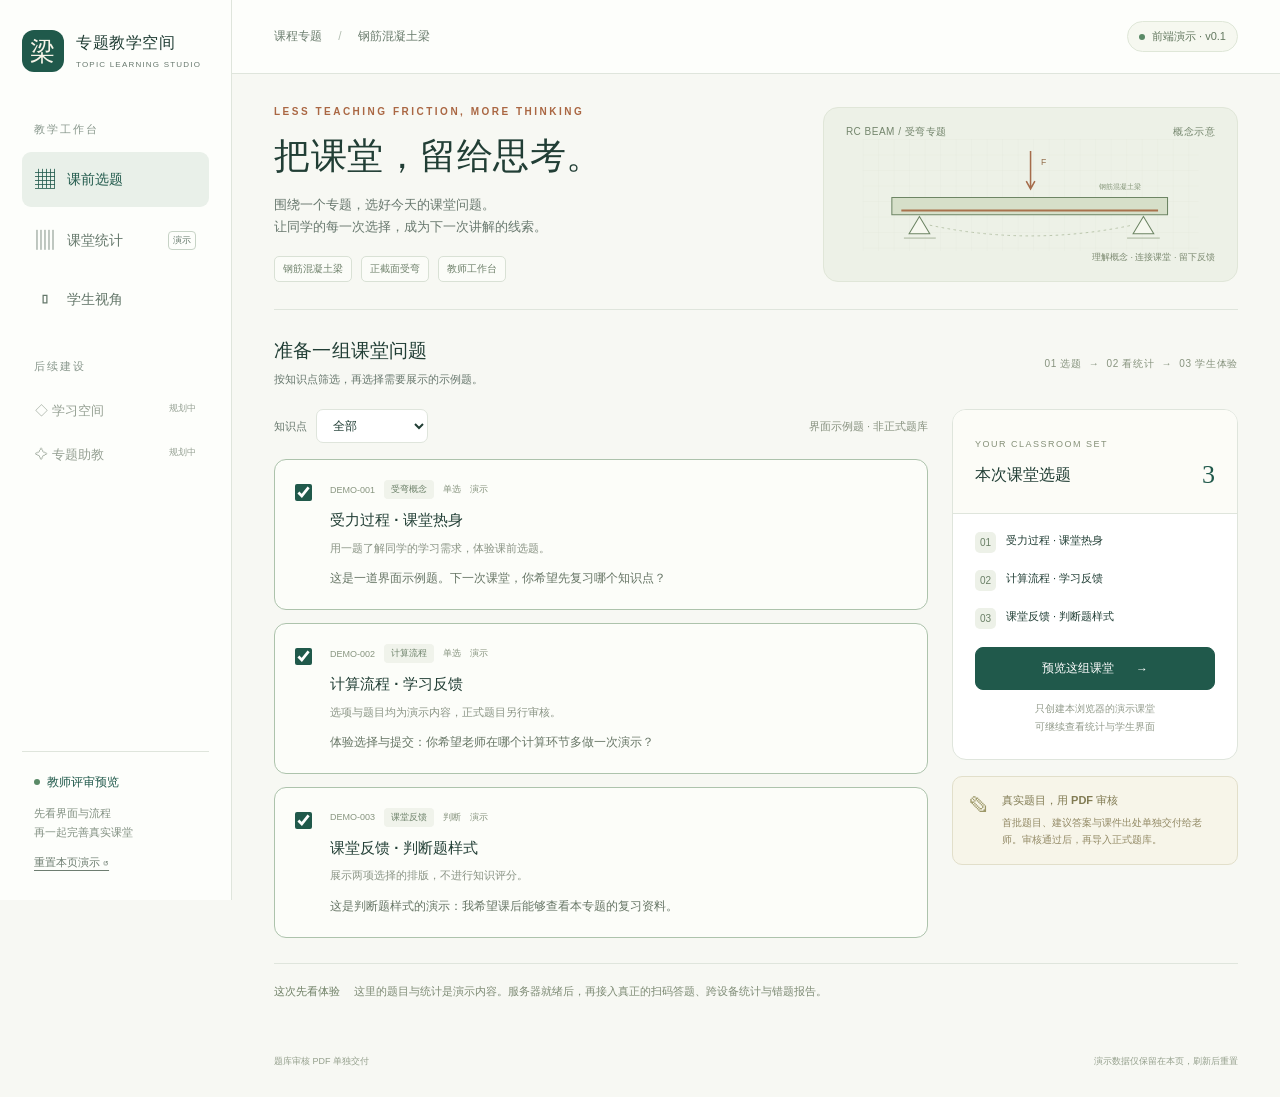
==== index.html @ 8ebf9d3b "feat: publish teacher interface demonstration assets" ====
<!doctype html>
<html lang="zh-CN">
  <head>
    <meta charset="utf-8" />
    <meta name="viewport" content="width=device-width, initial-scale=1" />
    <meta name="theme-color" content="#20594b" />
    <meta
      name="description"
      content="专题教学平台前端演示：教师选题、课堂统计与学生答题。所有线上题目和统计均为演示。"
    />
    <title>专题教学空间 · 前端演示</title>
    <link rel="icon" href="./favicon.svg" type="image/svg+xml" />
    <link rel="stylesheet" href="./styles.css" />
    <script type="module" src="./app.mjs"></script>
  </head>
  <body>
    <a class="skip-link" href="#workspace">跳到主要内容</a>
    <aside class="sidebar">
      <a class="brand" href="./" aria-label="专题教学空间首页">
        <span class="brand-mark" aria-hidden="true">梁</span>
        <span>专题教学空间<small>TOPIC LEARNING STUDIO</small></span>
      </a>
      <div class="sidebar-label">教学工作台</div>
      <nav class="primary-nav" aria-label="主要导航">
        <button type="button" data-view="prepare">
          <span aria-hidden="true">▦</span>课前选题
        </button>
        <button type="button" data-view="stats">
          <span aria-hidden="true">▥</span>课堂统计<span class="nav-note"
            >演示</span
          >
        </button>
        <button type="button" data-view="student">
          <span aria-hidden="true">▯</span>学生视角
        </button>
      </nav>
      <div class="sidebar-label future-label">后续建设</div>
      <div class="future-nav"><span>◇ 学习空间</span><small>规划中</small></div>
      <div class="future-nav"><span>✧ 专题助教</span><small>规划中</small></div>
      <div class="sidebar-bottom">
        <span class="status-dot" aria-hidden="true"></span>教师评审预览
        <p>先看界面与流程<br />再一起完善真实课堂</p>
        <button type="button" id="reset-demo">重置本页演示 ↺</button>
      </div>
    </aside>
    <div class="app-shell">
      <header class="topbar">
        <span class="breadcrumb">课程专题 <span>/</span> 钢筋混凝土梁</span>
        <span class="demo-badge"
          ><span class="status-dot" aria-hidden="true"></span>前端演示 ·
          v0.1</span
        >
      </header>
      <main id="workspace" tabindex="-1"></main>
      <footer class="page-footer">
        <span>题库审核 PDF 单独交付</span
        ><span>演示数据仅保留在本页，刷新后重置</span>
      </footer>
    </div>
    <div id="notice" class="toast" role="status" aria-live="polite"></div>
    <noscript
      ><p class="noscript">
        请启用 JavaScript 体验界面操作。线上没有真实课堂或学生数据。
      </p></noscript
    >
  </body>
</html>
---- styles.css ----
:root {
  --ink: #213e35;
  --muted: #68786e;
  --green: #20594b;
  --green-light: #e9f0e9;
  --paper: #f7f8f3;
  --line: #dfe5dc;
  --rust: #aa6743;
  --white: #fff;
  --radius: 16px;
  font-family:
    -apple-system, BlinkMacSystemFont, "PingFang SC", "Microsoft YaHei",
    sans-serif;
  color: var(--ink);
  background: var(--paper);
  font-synthesis: none;
}
* {
  box-sizing: border-box;
}
body {
  margin: 0;
}
button,
input,
select {
  font: inherit;
}
button,
a,
select,
input {
  -webkit-tap-highlight-color: transparent;
}
button {
  cursor: pointer;
}
button:disabled {
  cursor: not-allowed;
  opacity: 0.5;
}
button:focus-visible,
a:focus-visible,
select:focus-visible,
input:focus-visible {
  outline: 3px solid #b97747;
  outline-offset: 4px;
}
a {
  color: inherit;
  text-decoration: none;
}
button {
  color: inherit;
}
small {
  font-size: 11px;
}
p {
  line-height: 1.75;
}
h1,
h2,
h3,
p {
  margin-top: 0;
}
h1 {
  font-family: "Songti SC", "Noto Serif CJK SC", serif;
  font-size: 36px;
  font-weight: 600;
  letter-spacing: 0.5px;
  line-height: 1.35;
  margin-bottom: 13px;
}
h2 {
  font-size: 20px;
  letter-spacing: 0.2px;
}
h3 {
  font-size: 16px;
}
svg {
  display: block;
}
button {
  border: 0;
  background: none;
}
.skip-link {
  position: fixed;
  top: -70px;
  left: 15px;
  background: var(--green);
  color: white;
  padding: 12px;
  z-index: 20;
}
.skip-link:focus {
  top: 10px;
}
.sidebar {
  width: 232px;
  position: fixed;
  inset: 0 auto 0 0;
  background: #fdfefb;
  border-right: 1px solid var(--line);
  padding: 30px 22px;
  display: flex;
  flex-direction: column;
  z-index: 2;
}
.brand {
  display: flex;
  gap: 12px;
  align-items: center;
  font-size: 16px;
  font-weight: 650;
  letter-spacing: 0.5px;
  margin-bottom: 50px;
}
.brand small {
  display: block;
  font-size: 8px;
  letter-spacing: 1.2px;
  font-weight: 400;
  color: var(--muted);
  margin-top: 6px;
}
.brand-mark {
  height: 42px;
  width: 42px;
  display: grid;
  place-items: center;
  border-radius: 12px;
  background: var(--green);
  color: #f8f4e8;
  font-family: "Songti SC", serif;
  font-size: 25px;
}
.sidebar-label {
  font-size: 11px;
  letter-spacing: 2px;
  color: #88978c;
  margin: 0 12px 15px;
}
.primary-nav {
  display: grid;
  gap: 6px;
}
.primary-nav button {
  display: flex;
  align-items: center;
  gap: 12px;
  padding: 14px 13px;
  text-align: left;
  border-radius: 9px;
  color: #65786b;
  font-size: 14px;
}
.primary-nav button > span:first-child {
  font-size: 20px;
  width: 20px;
  text-align: center;
}
.primary-nav button:hover {
  background: #f0f3ec;
}
.primary-nav button[aria-current="page"] {
  background: var(--green-light);
  color: var(--green);
  font-weight: 600;
}
.nav-note {
  margin-left: auto;
  font-size: 9px;
  border: 1px solid #c7d3c6;
  border-radius: 4px;
  padding: 2px 4px;
  font-weight: 400;
}
.future-label {
  margin-top: 34px;
}
.future-nav {
  display: flex;
  justify-content: space-between;
  font-size: 13px;
  color: #95a093;
  padding: 13px;
}
.future-nav small {
  font-size: 9px;
}
.sidebar-bottom {
  margin-top: auto;
  border-top: 1px solid var(--line);
  padding: 22px 12px 0;
  font-size: 12px;
  color: var(--green);
}
.status-dot {
  display: inline-block;
  width: 6px;
  height: 6px;
  background: #5a8a67;
  border-radius: 50%;
  margin-right: 7px;
  vertical-align: middle;
}
.sidebar-bottom p {
  color: #829082;
  font-size: 11px;
  margin: 13px 0;
}
.sidebar-bottom button {
  padding: 0;
  color: #6d7d70;
  font-size: 11px;
  text-decoration: underline;
  text-underline-offset: 4px;
}
.app-shell {
  margin-left: 232px;
}
.topbar {
  height: 74px;
  border-bottom: 1px solid var(--line);
  display: flex;
  align-items: center;
  justify-content: space-between;
  padding: 0 42px;
  background: #fdfefb;
}
.breadcrumb {
  font-size: 12px;
  color: #6b7d6e;
}
.breadcrumb span {
  margin: 0 13px;
  color: #b4bfb3;
}
.demo-badge {
  font-size: 11px;
  color: #647960;
  white-space: nowrap;
  border: 1px solid #dfe7d8;
  border-radius: 30px;
  padding: 7px 11px;
  background: #f6f8f0;
}
main {
  max-width: 1470px;
  padding: 32px 42px 20px;
  margin: auto;
}
.eyebrow {
  color: var(--rust);
  font-size: 10px;
  font-weight: 600;
  letter-spacing: 2.5px;
  margin-bottom: 15px;
}
.hero {
  display: grid;
  grid-template-columns: 1.25fr 1fr;
  border-bottom: 1px solid var(--line);
  padding-bottom: 27px;
  gap: 30px;
  align-items: center;
}
.hero p {
  font-size: 13px;
  color: var(--muted);
  max-width: 470px;
  margin-bottom: 17px;
}
.hero-tags {
  display: flex;
  gap: 9px;
  flex-wrap: wrap;
}
.tag {
  font-size: 10px;
  border: 1px solid #d9e1d5;
  border-radius: 5px;
  padding: 5px 8px;
  color: #71836d;
  background: #fbfcf8;
}
.beam-panel {
  background: #edf1e7;
  border: 1px solid #e0e6d8;
  border-radius: 15px;
  position: relative;
  min-height: 168px;
  padding: 17px 22px;
  overflow: hidden;
}
.beam-title {
  display: flex;
  justify-content: space-between;
  font-size: 10px;
  color: #74866d;
  letter-spacing: 0.5px;
}
.beam-panel svg {
  width: 100%;
  height: 112px;
}
.beam-foot {
  font-size: 9px;
  color: #7c8a71;
  text-align: right;
}
.section-heading {
  display: flex;
  align-items: center;
  justify-content: space-between;
  margin: 28px 0 20px;
  gap: 15px;
}
.section-heading h2 {
  margin: 0;
  font-size: 19px;
}
.section-heading p {
  font-size: 11px;
  color: var(--muted);
  margin: 6px 0 0;
}
.step-note {
  font-size: 10px;
  letter-spacing: 0.7px;
  color: #88947f;
}
.prepare-layout {
  display: grid;
  grid-template-columns: minmax(0, 1fr) 286px;
  gap: 24px;
  align-items: start;
}
.filter-row {
  display: flex;
  align-items: center;
  justify-content: space-between;
  gap: 12px;
  margin-bottom: 16px;
}
.filter-row label {
  font-size: 11px;
  color: var(--muted);
}
select {
  margin-left: 9px;
  padding: 8px 30px 8px 12px;
  background: #fff;
  border: 1px solid var(--line);
  border-radius: 7px;
  font-size: 12px;
  color: var(--ink);
  max-width: 100%;
}
.filter-row > span {
  font-size: 11px;
  color: #87917f;
}
.question-list {
  display: grid;
  gap: 13px;
}
.question-card {
  display: grid;
  grid-template-columns: 22px 1fr;
  gap: 13px;
  padding: 20px;
  border: 1px solid var(--line);
  background: white;
  border-radius: 12px;
  transition: border-color 0.15s;
}
.question-card:has(input:checked) {
  border-color: #adc3ac;
  background: #fcfdf9;
}
.question-card input {
  margin: 4px 0 0;
  width: 17px;
  height: 17px;
  accent-color: var(--green);
  cursor: pointer;
}
.question-meta {
  display: flex;
  align-items: center;
  gap: 9px;
  font-size: 9px;
  color: #87947f;
  margin-bottom: 10px;
}
.question-meta .pill {
  background: #f0f3eb;
  padding: 3px 7px;
  border-radius: 4px;
  color: #6c8169;
}
.question-card label {
  display: block;
  font-size: 15px;
  font-weight: 550;
  cursor: pointer;
  margin-bottom: 7px;
  line-height: 1.5;
}
.question-card p {
  font-size: 11px;
  color: #8a9485;
  margin: 0;
}
.question-card .question-stem {
  font-size: 12px;
  color: #667565;
  margin-top: 10px;
}
.selection-box {
  background: #fff;
  border: 1px solid var(--line);
  border-radius: 14px;
  overflow: hidden;
}
.selection-top {
  padding: 23px 22px;
  border-bottom: 1px solid var(--line);
  background: #fcfcf7;
}
.selection-top small {
  font-size: 9px;
  letter-spacing: 1.5px;
  color: #859078;
}
.selection-top h3 {
  margin: 9px 0 0;
  display: flex;
  justify-content: space-between;
  align-items: center;
}
.count-badge {
  color: var(--green);
  font-family: Georgia, serif;
  font-size: 26px;
  font-weight: 400;
}
.selected-items {
  list-style: none;
  padding: 18px 22px;
  margin: 0;
  display: grid;
  gap: 17px;
}
.selected-items li {
  display: flex;
  gap: 10px;
  font-size: 11px;
  align-items: start;
  line-height: 1.5;
}
.selected-items .number {
  background: #edf1e8;
  width: 21px;
  height: 21px;
  flex-shrink: 0;
  text-align: center;
  border-radius: 5px;
  line-height: 21px;
  color: #6b8067;
  font-size: 10px;
}
.selection-actions {
  padding: 0 22px 23px;
}
.primary-button {
  display: inline-flex;
  align-items: center;
  justify-content: center;
  gap: 22px;
  background: var(--green);
  color: white;
  border: 1px solid var(--green);
  border-radius: 8px;
  min-height: 43px;
  padding: 12px 18px;
  font-size: 12px;
  font-weight: 550;
}
.primary-button:hover {
  background: #174a3e;
}
.primary-button.full {
  width: 100%;
}
.secondary-button {
  border: 1px solid #c9d5c4;
  background: #fff;
  color: var(--green);
  border-radius: 8px;
  padding: 11px 15px;
  font-size: 12px;
  min-height: 41px;
}
.secondary-button:hover {
  background: #edf1e7;
}
.selection-actions p {
  font-size: 10px;
  color: #929b8b;
  text-align: center;
  margin: 10px 0 0;
  line-height: 1.8;
}
.review-note {
  display: flex;
  gap: 12px;
  border: 1px solid #e2dfca;
  background: #f7f5e9;
  border-radius: 10px;
  padding: 16px;
  margin-top: 16px;
}
.review-note > span {
  font-family: Georgia, serif;
  font-size: 21px;
  color: #9d9869;
}
.review-note h3 {
  font-size: 11px;
  margin-bottom: 6px;
  color: #817b53;
}
.review-note p {
  font-size: 10px;
  line-height: 1.7;
  color: #938a66;
  margin: 0;
}
.bottom-note {
  border-top: 1px solid var(--line);
  display: flex;
  gap: 14px;
  margin-top: 25px;
  padding: 18px 0;
  color: #7e8b75;
  font-size: 11px;
  line-height: 1.8;
}
.bottom-note strong {
  color: #6f8066;
  white-space: nowrap;
  font-weight: 500;
}
.page-footer {
  max-width: 1470px;
  margin: 0 auto;
  padding: 14px 42px 27px;
  display: flex;
  justify-content: space-between;
  font-size: 9px;
  color: #95a08d;
  gap: 12px;
  line-height: 1.8;
}
.page-heading {
  display: flex;
  align-items: center;
  justify-content: space-between;
  margin-bottom: 24px;
  gap: 20px;
}
.page-heading h1 {
  font-size: 32px;
}
.page-heading p {
  font-size: 12px;
  color: var(--muted);
  margin: 0;
}
.metric-grid {
  display: grid;
  grid-template-columns: repeat(3, 1fr);
  gap: 15px;
  margin: 20px 0;
}
.metric {
  border: 1px solid var(--line);
  background: #fff;
  padding: 24px;
  border-radius: 13px;
}
.metric-label {
  color: #85917b;
  font-size: 11px;
}
.metric-value {
  font-size: 36px;
  font-family: Georgia, serif;
  margin: 12px 0 8px;
  color: var(--green);
}
.metric-value small {
  font-family: inherit;
  font-size: 14px;
  margin-left: 9px;
  color: #87947e;
}
.metric p {
  font-size: 10px;
  color: #8a9582;
  margin: 0;
}
.inline-notice {
  background: #edf1e7;
  border: 1px solid #dce4d4;
  border-radius: 10px;
  padding: 13px 17px;
  font-size: 11px;
  color: #718168;
  line-height: 1.8;
}
.stats-list {
  display: grid;
  gap: 17px;
  margin-top: 20px;
}
.stats-card {
  background: #fff;
  border: 1px solid var(--line);
  padding: 24px;
  border-radius: 13px;
  display: grid;
  grid-template-columns: minmax(170px, 1fr) minmax(240px, 1.5fr);
  gap: 35px;
}
.stats-card h3 {
  font-size: 15px;
  margin: 10px 0;
}
.stats-card p {
  font-size: 11px;
  color: var(--muted);
  line-height: 1.7;
}
.stats-card small {
  color: #839178;
  font-size: 10px;
}
.bar-list {
  display: grid;
  gap: 11px;
}
.bar-row {
  display: grid;
  grid-template-columns: 130px 1fr 74px;
  gap: 11px;
  align-items: center;
  font-size: 10px;
}
.bar-label {
  overflow: hidden;
  text-overflow: ellipsis;
  white-space: nowrap;
  color: #65765e;
}
.bar-track {
  height: 9px;
  background: #f0f3eb;
  border-radius: 20px;
  overflow: hidden;
}
.bar-fill {
  height: 100%;
  background: #9bb495;
  border-radius: 20px;
}
.bar-row:nth-child(2) .bar-fill {
  background: var(--green);
}
.bar-value {
  font-size: 10px;
  color: #7e8c74;
  text-align: right;
}
.empty-state {
  text-align: center;
  border: 1px dashed #ced9c6;
  border-radius: 12px;
  background: #fbfcf7;
  padding: 35px;
  color: #7b8a72;
  font-size: 13px;
  line-height: 1.8;
}
.empty-state p {
  font-size: 11px;
  margin: 9px 0 0;
}
.student-layout {
  display: grid;
  grid-template-columns: minmax(300px, 580px) 1fr;
  gap: 32px;
  align-items: start;
}
.student-sheet {
  background: #fff;
  border: 1px solid var(--line);
  border-radius: 17px;
  overflow: hidden;
}
.student-sheet-header {
  background: var(--green);
  color: #fff;
  padding: 25px 28px;
}
.student-sheet-header small {
  color: #bed2bd;
  font-size: 9px;
  letter-spacing: 2px;
}
.student-sheet-header h2 {
  font-size: 23px;
  margin: 12px 0 7px;
  font-family: "Songti SC", serif;
}
.student-sheet-header p {
  color: #bed2bd;
  font-size: 11px;
  margin: 0;
}
.student-form {
  padding: 25px 28px;
}
.student-form fieldset {
  padding: 0;
  border: 0;
  margin: 0 0 27px;
  min-width: 0;
}
.student-form legend {
  font-size: 14px;
  font-weight: 550;
  line-height: 1.8;
  margin-bottom: 15px;
}
.answer-option {
  display: flex;
  align-items: center;
  gap: 11px;
  border: 1px solid var(--line);
  padding: 13px 14px;
  border-radius: 8px;
  margin-top: 9px;
  cursor: pointer;
  font-size: 12px;
}
.answer-option:has(input:checked) {
  background: #edf3e9;
  border-color: #a6c0a0;
}
.answer-option input {
  accent-color: var(--green);
  width: 16px;
  height: 16px;
  flex-shrink: 0;
}
.student-notes {
  padding: 25px 10px;
}
.student-notes h2 {
  font-size: 19px;
  font-family: "Songti SC", serif;
}
.student-notes ol {
  padding: 0;
  list-style: none;
  counter-reset: steps;
}
.student-notes li {
  font-size: 12px;
  line-height: 1.7;
  border-bottom: 1px solid var(--line);
  padding: 17px 0;
  color: #728169;
}
.student-notes li::before {
  counter-increment: steps;
  content: "0" counter(steps);
  font-family: Georgia, serif;
  color: #a7b29a;
  font-size: 21px;
  display: block;
  margin-bottom: 4px;
}
.success-box {
  text-align: center;
  padding: 40px 12px;
}
.success-icon {
  margin: 0 auto 23px;
  display: grid;
  place-items: center;
  border-radius: 50%;
  width: 58px;
  height: 58px;
  background: #edf3e8;
  color: var(--green);
  font-size: 27px;
}
.success-box h3 {
  font-size: 19px;
}
.success-box p {
  font-size: 12px;
  color: #7e8b73;
}
.success-box button {
  margin-top: 15px;
}
.form-error {
  font-size: 11px;
  color: #9f593d;
  min-height: 20px;
  line-height: 1.8;
  margin: 0 0 10px;
}
.toast {
  position: fixed;
  bottom: 24px;
  left: 50%;
  transform: translateX(-50%);
  max-width: min(90vw, 520px);
  padding: 13px 20px;
  background: #254e40;
  color: white;
  border-radius: 9px;
  font-size: 12px;
  z-index: 10;
  box-shadow: 0 10px 35px #20342620;
  display: none;
  line-height: 1.8;
}
.toast.show {
  display: block;
}
.noscript {
  padding: 30px;
  margin-left: 232px;
}
@media (min-width: 1600px) {
  main {
    padding-top: 46px;
  }
  .hero {
    padding-bottom: 35px;
  }
  .question-card {
    padding: 25px;
  }
  .beam-panel {
    min-height: 195px;
  }
  .beam-panel svg {
    height: 135px;
  }
}
@media (max-width: 1150px) {
  .sidebar {
    width: 200px;
    padding: 28px 15px;
  }
  .brand {
    font-size: 14px;
    gap: 9px;
  }
  .brand-mark {
    width: 35px;
    height: 37px;
  }
  .app-shell {
    margin-left: 200px;
  }
  .topbar {
    padding: 0 27px;
  }
  main {
    padding: 28px 27px 16px;
  }
  .prepare-layout {
    grid-template-columns: minmax(0, 1fr) 255px;
    gap: 18px;
  }
  .hero {
    gap: 20px;
  }
  h1 {
    font-size: 30px;
  }
  .page-footer {
    padding-left: 27px;
    padding-right: 27px;
  }
  .bar-row {
    grid-template-columns: 105px 1fr 68px;
  }
  .stats-card {
    gap: 20px;
  }
}
@media (max-width: 900px) {
  .sidebar {
    width: 170px;
    padding: 22px 12px;
  }
  .brand {
    font-size: 12px;
    gap: 7px;
  }
  .brand small {
    font-size: 6px;
    letter-spacing: 0.8px;
  }
  .brand-mark {
    width: 30px;
    height: 34px;
    font-size: 21px;
  }
  .app-shell {
    margin-left: 170px;
  }
  .primary-nav button {
    font-size: 12px;
    padding: 12px 8px;
    gap: 8px;
  }
  .sidebar-label {
    margin-left: 8px;
  }
  .future-nav {
    font-size: 11px;
    padding: 12px 8px;
  }
  .topbar {
    padding: 0 22px;
  }
  .breadcrumb {
    font-size: 10px;
  }
  .breadcrumb span {
    margin: 0 7px;
  }
  main {
    padding: 26px 22px 16px;
  }
  .hero {
    grid-template-columns: 1fr;
  }
  .beam-panel {
    display: none;
  }
  .prepare-layout {
    grid-template-columns: 1fr;
  }
  .selection-column {
    display: grid;
    grid-template-columns: 1fr 1fr;
    gap: 15px;
  }
  .review-note {
    margin: 0;
    align-self: start;
  }
  .stats-card {
    grid-template-columns: 1fr;
    gap: 10px;
  }
  .student-layout {
    grid-template-columns: 1fr;
  }
  .student-notes {
    padding: 0;
  }
  .student-notes ol {
    display: grid;
    grid-template-columns: repeat(3, 1fr);
    gap: 15px;
  }
  .metric {
    padding: 18px;
  }
  .page-heading {
    align-items: start;
  }
  .page-heading h1 {
    font-size: 27px;
  }
}
@media (max-width: 600px) {
  .sidebar {
    position: static;
    width: 100%;
    padding: 17px 18px 0;
    border-right: 0;
    border-bottom: 1px solid var(--line);
    display: block;
  }
  .brand {
    margin-bottom: 16px;
    font-size: 15px;
  }
  .brand small {
    font-size: 7px;
    letter-spacing: 1px;
  }
  .brand-mark {
    width: 35px;
    height: 36px;
  }
  .sidebar-label,
  .future-nav,
  .future-label,
  .sidebar-bottom {
    display: none;
  }
  .primary-nav {
    display: flex;
    gap: 8px;
    padding-bottom: 12px;
  }
  .primary-nav button {
    justify-content: center;
    flex: 1;
    padding: 10px 5px;
    font-size: 11px;
    gap: 6px;
  }
  .primary-nav button > span:first-child {
    font-size: 17px;
    width: 17px;
  }
  .nav-note {
    display: none;
  }
  .app-shell {
    margin-left: 0;
  }
  .topbar {
    padding: 0 18px;
    height: 53px;
  }
  .breadcrumb {
    font-size: 10px;
  }
  .demo-badge {
    font-size: 9px;
    padding: 6px 8px;
  }
  main {
    padding: 25px 18px 10px;
  }
  .eyebrow {
    font-size: 9px;
    letter-spacing: 2px;
    margin-bottom: 11px;
  }
  h1 {
    font-size: 29px;
  }
  .hero {
    padding-bottom: 22px;
    gap: 0;
  }
  .hero p {
    font-size: 12px;
  }
  .tag {
    font-size: 9px;
    padding: 4px 7px;
  }
  .section-heading {
    margin-top: 22px;
    margin-bottom: 17px;
  }
  .section-heading h2 {
    font-size: 17px;
  }
  .step-note {
    display: none;
  }
  .filter-row {
    gap: 5px;
  }
  .filter-row label {
    font-size: 10px;
  }
  select {
    font-size: 11px;
    margin-left: 5px;
    padding: 9px 20px 9px 8px;
  }
  .filter-row > span {
    font-size: 9px;
  }
  .question-card {
    padding: 17px 15px;
    gap: 10px;
  }
  .question-card label {
    font-size: 14px;
  }
  .question-card .question-stem {
    font-size: 11px;
  }
  .question-card p {
    font-size: 10px;
  }
  .question-meta {
    font-size: 8px;
    gap: 6px;
  }
  .selection-column {
    grid-template-columns: 1fr;
  }
  .selection-top {
    padding: 20px;
  }
  .selected-items {
    padding: 15px 20px;
    gap: 13px;
  }
  .selection-actions {
    padding: 0 20px 20px;
  }
  .review-note {
    padding: 13px;
  }
  .bottom-note {
    gap: 10px;
    font-size: 10px;
    align-items: start;
  }
  .page-footer {
    padding: 12px 18px 22px;
    display: block;
    font-size: 9px;
  }
  .page-footer span {
    display: block;
  }
  .page-heading {
    display: block;
  }
  .page-heading .secondary-button {
    margin-top: 16px;
  }
  .page-heading h1 {
    font-size: 29px;
  }
  .metric-grid {
    gap: 8px;
  }
  .metric {
    padding: 14px 10px;
  }
  .metric-label {
    font-size: 10px;
  }
  .metric-value {
    font-size: 28px;
    margin-top: 13px;
  }
  .metric-value small {
    font-size: 11px;
    margin-left: 4px;
  }
  .metric p {
    font-size: 9px;
  }
  .stats-card {
    padding: 18px;
  }
  .bar-row {
    grid-template-columns: 98px 1fr 66px;
    gap: 7px;
  }
  .inline-notice {
    font-size: 10px;
    padding: 12px 14px;
  }
  .student-sheet-header {
    padding: 23px;
  }
  .student-form {
    padding: 23px 20px;
  }
  .student-form legend {
    font-size: 13px;
  }
  .student-notes ol {
    display: block;
  }
  .student-notes li {
    padding: 13px 0;
    font-size: 11px;
  }
  .student-notes h2 {
    font-size: 17px;
  }
  .noscript {
    margin: 0;
  }
}
@media (prefers-reduced-motion: reduce) {
  * {
    transition: none !important;
    scroll-behavior: auto !important;
  }
}
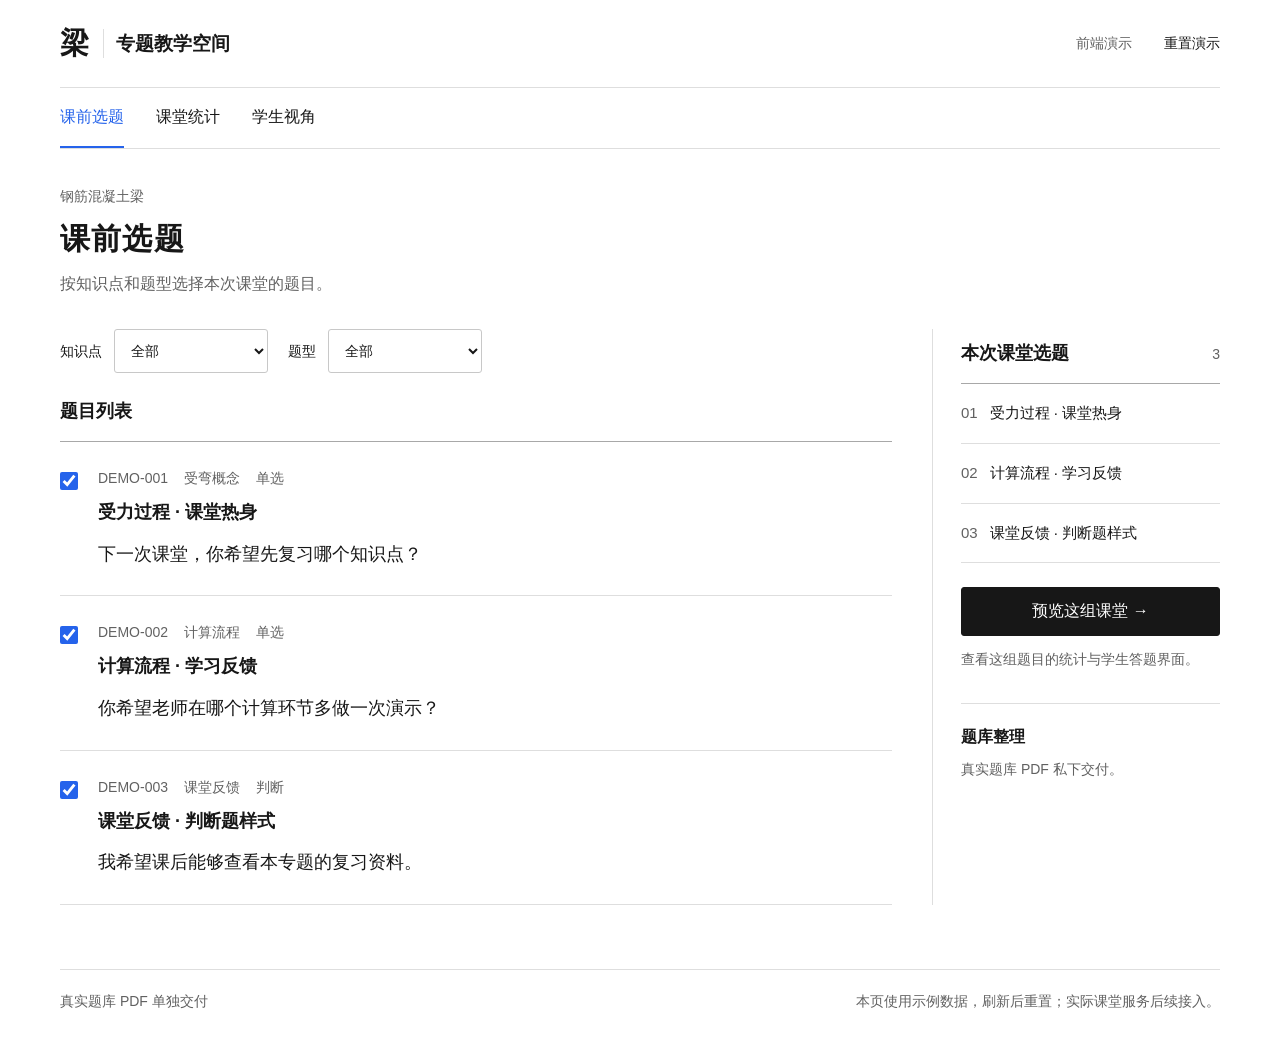
==== commit c01a196d: "feat(preview): publish selected monochrome teacher workbench" ====
--- a/index.html
+++ b/index.html
@@ -3,65 +3,36 @@
   <head>
     <meta charset="utf-8" />
     <meta name="viewport" content="width=device-width, initial-scale=1" />
-    <meta name="theme-color" content="#20594b" />
-    <meta
-      name="description"
-      content="专题教学平台前端演示：教师选题、课堂统计与学生答题。所有线上题目和统计均为演示。"
-    />
-    <title>专题教学空间 · 前端演示</title>
+    <meta name="theme-color" content="#ffffff" />
+    <meta name="description" content="教师选题、课堂统计与学生答题的前端演示。" />
+    <title>教师工作台 · 钢筋混凝土梁</title>
     <link rel="icon" href="./favicon.svg" type="image/svg+xml" />
     <link rel="stylesheet" href="./styles.css" />
     <script type="module" src="./app.mjs"></script>
   </head>
   <body>
     <a class="skip-link" href="#workspace">跳到主要内容</a>
-    <aside class="sidebar">
-      <a class="brand" href="./" aria-label="专题教学空间首页">
-        <span class="brand-mark" aria-hidden="true">梁</span>
-        <span>专题教学空间<small>TOPIC LEARNING STUDIO</small></span>
-      </a>
-      <div class="sidebar-label">教学工作台</div>
-      <nav class="primary-nav" aria-label="主要导航">
-        <button type="button" data-view="prepare">
-          <span aria-hidden="true">▦</span>课前选题
-        </button>
-        <button type="button" data-view="stats">
-          <span aria-hidden="true">▥</span>课堂统计<span class="nav-note"
-            >演示</span
-          >
-        </button>
-        <button type="button" data-view="student">
-          <span aria-hidden="true">▯</span>学生视角
-        </button>
-      </nav>
-      <div class="sidebar-label future-label">后续建设</div>
-      <div class="future-nav"><span>◇ 学习空间</span><small>规划中</small></div>
-      <div class="future-nav"><span>✧ 专题助教</span><small>规划中</small></div>
-      <div class="sidebar-bottom">
-        <span class="status-dot" aria-hidden="true"></span>教师评审预览
-        <p>先看界面与流程<br />再一起完善真实课堂</p>
-        <button type="button" id="reset-demo">重置本页演示 ↺</button>
-      </div>
-    </aside>
     <div class="app-shell">
       <header class="topbar">
-        <span class="breadcrumb">课程专题 <span>/</span> 钢筋混凝土梁</span>
-        <span class="demo-badge"
-          ><span class="status-dot" aria-hidden="true"></span>前端演示 ·
-          v0.1</span
-        >
+        <a class="brand" href="./">
+          <span class="brand-mark" aria-hidden="true">梁</span>
+          <span>专题教学空间</span>
+        </a>
+        <span class="demo-badge">前端演示</span>
+        <button type="button" id="reset-demo">重置演示</button>
       </header>
+      <nav class="primary-nav" aria-label="主要导航">
+        <button type="button" data-view="prepare">课前选题</button>
+        <button type="button" data-view="stats">课堂统计</button>
+        <button type="button" data-view="student">学生视角</button>
+      </nav>
       <main id="workspace" tabindex="-1"></main>
       <footer class="page-footer">
-        <span>题库审核 PDF 单独交付</span
-        ><span>演示数据仅保留在本页，刷新后重置</span>
+        <span>真实题库 PDF 单独交付</span>
+        <span>本页使用示例数据，刷新后重置；实际课堂服务后续接入。</span>
       </footer>
     </div>
     <div id="notice" class="toast" role="status" aria-live="polite"></div>
-    <noscript
-      ><p class="noscript">
-        请启用 JavaScript 体验界面操作。线上没有真实课堂或学生数据。
-      </p></noscript
-    >
+    <noscript><p>请启用 JavaScript 体验界面操作。</p></noscript>
   </body>
 </html>
--- a/styles.css
+++ b/styles.css
@@ -1,1224 +1,483 @@
-:root {
-  --ink: #213e35;
-  --muted: #68786e;
-  --green: #20594b;
-  --green-light: #e9f0e9;
-  --paper: #f7f8f3;
-  --line: #dfe5dc;
-  --rust: #aa6743;
-  --white: #fff;
-  --radius: 16px;
-  font-family:
-    -apple-system, BlinkMacSystemFont, "PingFang SC", "Microsoft YaHei",
-    sans-serif;
-  color: var(--ink);
-  background: var(--paper);
-  font-synthesis: none;
-}
-* {
-  box-sizing: border-box;
-}
-body {
-  margin: 0;
-}
-button,
-input,
-select {
-  font: inherit;
-}
-button,
-a,
-select,
-input {
-  -webkit-tap-highlight-color: transparent;
-}
-button {
-  cursor: pointer;
-}
-button:disabled {
-  cursor: not-allowed;
-  opacity: 0.5;
-}
-button:focus-visible,
-a:focus-visible,
-select:focus-visible,
-input:focus-visible {
-  outline: 3px solid #b97747;
-  outline-offset: 4px;
-}
-a {
-  color: inherit;
-  text-decoration: none;
-}
-button {
-  color: inherit;
-}
-small {
-  font-size: 11px;
-}
-p {
-  line-height: 1.75;
-}
-h1,
-h2,
-h3,
-p {
-  margin-top: 0;
-}
-h1 {
-  font-family: "Songti SC", "Noto Serif CJK SC", serif;
-  font-size: 36px;
-  font-weight: 600;
-  letter-spacing: 0.5px;
-  line-height: 1.35;
-  margin-bottom: 13px;
-}
-h2 {
-  font-size: 20px;
-  letter-spacing: 0.2px;
-}
-h3 {
-  font-size: 16px;
-}
-svg {
-  display: block;
-}
-button {
-  border: 0;
-  background: none;
-}
-.skip-link {
-  position: fixed;
-  top: -70px;
-  left: 15px;
-  background: var(--green);
-  color: white;
-  padding: 12px;
-  z-index: 20;
-}
-.skip-link:focus {
-  top: 10px;
-}
-.sidebar {
-  width: 232px;
-  position: fixed;
-  inset: 0 auto 0 0;
-  background: #fdfefb;
-  border-right: 1px solid var(--line);
-  padding: 30px 22px;
-  display: flex;
-  flex-direction: column;
-  z-index: 2;
-}
-.brand {
-  display: flex;
-  gap: 12px;
-  align-items: center;
-  font-size: 16px;
-  font-weight: 650;
-  letter-spacing: 0.5px;
-  margin-bottom: 50px;
-}
-.brand small {
-  display: block;
-  font-size: 8px;
-  letter-spacing: 1.2px;
-  font-weight: 400;
-  color: var(--muted);
-  margin-top: 6px;
-}
-.brand-mark {
-  height: 42px;
-  width: 42px;
-  display: grid;
-  place-items: center;
-  border-radius: 12px;
-  background: var(--green);
-  color: #f8f4e8;
-  font-family: "Songti SC", serif;
-  font-size: 25px;
-}
-.sidebar-label {
-  font-size: 11px;
-  letter-spacing: 2px;
-  color: #88978c;
-  margin: 0 12px 15px;
-}
-.primary-nav {
-  display: grid;
-  gap: 6px;
-}
-.primary-nav button {
-  display: flex;
-  align-items: center;
-  gap: 12px;
-  padding: 14px 13px;
-  text-align: left;
-  border-radius: 9px;
-  color: #65786b;
-  font-size: 14px;
-}
-.primary-nav button > span:first-child {
-  font-size: 20px;
-  width: 20px;
-  text-align: center;
-}
-.primary-nav button:hover {
-  background: #f0f3ec;
-}
-.primary-nav button[aria-current="page"] {
-  background: var(--green-light);
-  color: var(--green);
-  font-weight: 600;
-}
-.nav-note {
-  margin-left: auto;
-  font-size: 9px;
-  border: 1px solid #c7d3c6;
-  border-radius: 4px;
-  padding: 2px 4px;
-  font-weight: 400;
-}
-.future-label {
-  margin-top: 34px;
-}
-.future-nav {
-  display: flex;
-  justify-content: space-between;
-  font-size: 13px;
-  color: #95a093;
-  padding: 13px;
-}
-.future-nav small {
-  font-size: 9px;
-}
-.sidebar-bottom {
-  margin-top: auto;
-  border-top: 1px solid var(--line);
-  padding: 22px 12px 0;
-  font-size: 12px;
-  color: var(--green);
-}
-.status-dot {
-  display: inline-block;
-  width: 6px;
-  height: 6px;
-  background: #5a8a67;
-  border-radius: 50%;
-  margin-right: 7px;
-  vertical-align: middle;
-}
-.sidebar-bottom p {
-  color: #829082;
-  font-size: 11px;
-  margin: 13px 0;
-}
-.sidebar-bottom button {
-  padding: 0;
-  color: #6d7d70;
-  font-size: 11px;
-  text-decoration: underline;
-  text-underline-offset: 4px;
-}
-.app-shell {
-  margin-left: 232px;
-}
-.topbar {
-  height: 74px;
-  border-bottom: 1px solid var(--line);
-  display: flex;
-  align-items: center;
-  justify-content: space-between;
-  padding: 0 42px;
-  background: #fdfefb;
-}
-.breadcrumb {
-  font-size: 12px;
-  color: #6b7d6e;
-}
-.breadcrumb span {
-  margin: 0 13px;
-  color: #b4bfb3;
-}
-.demo-badge {
-  font-size: 11px;
-  color: #647960;
-  white-space: nowrap;
-  border: 1px solid #dfe7d8;
-  border-radius: 30px;
-  padding: 7px 11px;
-  background: #f6f8f0;
-}
-main {
-  max-width: 1470px;
-  padding: 32px 42px 20px;
-  margin: auto;
-}
-.eyebrow {
-  color: var(--rust);
-  font-size: 10px;
-  font-weight: 600;
-  letter-spacing: 2.5px;
-  margin-bottom: 15px;
-}
-.hero {
-  display: grid;
-  grid-template-columns: 1.25fr 1fr;
-  border-bottom: 1px solid var(--line);
-  padding-bottom: 27px;
-  gap: 30px;
-  align-items: center;
-}
-.hero p {
-  font-size: 13px;
-  color: var(--muted);
-  max-width: 470px;
-  margin-bottom: 17px;
-}
-.hero-tags {
-  display: flex;
-  gap: 9px;
-  flex-wrap: wrap;
-}
-.tag {
-  font-size: 10px;
-  border: 1px solid #d9e1d5;
-  border-radius: 5px;
-  padding: 5px 8px;
-  color: #71836d;
-  background: #fbfcf8;
-}
-.beam-panel {
-  background: #edf1e7;
-  border: 1px solid #e0e6d8;
-  border-radius: 15px;
-  position: relative;
-  min-height: 168px;
-  padding: 17px 22px;
-  overflow: hidden;
-}
-.beam-title {
-  display: flex;
-  justify-content: space-between;
-  font-size: 10px;
-  color: #74866d;
-  letter-spacing: 0.5px;
-}
-.beam-panel svg {
-  width: 100%;
-  height: 112px;
-}
-.beam-foot {
-  font-size: 9px;
-  color: #7c8a71;
-  text-align: right;
-}
-.section-heading {
-  display: flex;
-  align-items: center;
-  justify-content: space-between;
-  margin: 28px 0 20px;
-  gap: 15px;
-}
-.section-heading h2 {
-  margin: 0;
-  font-size: 19px;
-}
-.section-heading p {
-  font-size: 11px;
-  color: var(--muted);
-  margin: 6px 0 0;
-}
-.step-note {
-  font-size: 10px;
-  letter-spacing: 0.7px;
-  color: #88947f;
-}
-.prepare-layout {
-  display: grid;
-  grid-template-columns: minmax(0, 1fr) 286px;
-  gap: 24px;
-  align-items: start;
-}
-.filter-row {
-  display: flex;
-  align-items: center;
-  justify-content: space-between;
-  gap: 12px;
-  margin-bottom: 16px;
-}
-.filter-row label {
-  font-size: 11px;
-  color: var(--muted);
-}
-select {
-  margin-left: 9px;
-  padding: 8px 30px 8px 12px;
-  background: #fff;
-  border: 1px solid var(--line);
-  border-radius: 7px;
-  font-size: 12px;
-  color: var(--ink);
-  max-width: 100%;
-}
-.filter-row > span {
-  font-size: 11px;
-  color: #87917f;
-}
-.question-list {
-  display: grid;
-  gap: 13px;
-}
-.question-card {
-  display: grid;
-  grid-template-columns: 22px 1fr;
-  gap: 13px;
-  padding: 20px;
-  border: 1px solid var(--line);
-  background: white;
-  border-radius: 12px;
-  transition: border-color 0.15s;
-}
-.question-card:has(input:checked) {
-  border-color: #adc3ac;
-  background: #fcfdf9;
-}
-.question-card input {
-  margin: 4px 0 0;
-  width: 17px;
-  height: 17px;
-  accent-color: var(--green);
-  cursor: pointer;
-}
-.question-meta {
-  display: flex;
-  align-items: center;
-  gap: 9px;
-  font-size: 9px;
-  color: #87947f;
-  margin-bottom: 10px;
-}
-.question-meta .pill {
-  background: #f0f3eb;
-  padding: 3px 7px;
-  border-radius: 4px;
-  color: #6c8169;
-}
-.question-card label {
-  display: block;
-  font-size: 15px;
-  font-weight: 550;
-  cursor: pointer;
-  margin-bottom: 7px;
-  line-height: 1.5;
-}
-.question-card p {
-  font-size: 11px;
-  color: #8a9485;
-  margin: 0;
-}
-.question-card .question-stem {
-  font-size: 12px;
-  color: #667565;
-  margin-top: 10px;
-}
-.selection-box {
-  background: #fff;
-  border: 1px solid var(--line);
-  border-radius: 14px;
-  overflow: hidden;
-}
-.selection-top {
-  padding: 23px 22px;
-  border-bottom: 1px solid var(--line);
-  background: #fcfcf7;
-}
-.selection-top small {
-  font-size: 9px;
-  letter-spacing: 1.5px;
-  color: #859078;
-}
-.selection-top h3 {
-  margin: 9px 0 0;
-  display: flex;
-  justify-content: space-between;
-  align-items: center;
-}
-.count-badge {
-  color: var(--green);
-  font-family: Georgia, serif;
-  font-size: 26px;
-  font-weight: 400;
-}
-.selected-items {
-  list-style: none;
-  padding: 18px 22px;
-  margin: 0;
-  display: grid;
-  gap: 17px;
-}
-.selected-items li {
-  display: flex;
-  gap: 10px;
-  font-size: 11px;
-  align-items: start;
-  line-height: 1.5;
-}
-.selected-items .number {
-  background: #edf1e8;
-  width: 21px;
-  height: 21px;
-  flex-shrink: 0;
-  text-align: center;
-  border-radius: 5px;
-  line-height: 21px;
-  color: #6b8067;
-  font-size: 10px;
-}
-.selection-actions {
-  padding: 0 22px 23px;
-}
-.primary-button {
-  display: inline-flex;
-  align-items: center;
-  justify-content: center;
-  gap: 22px;
-  background: var(--green);
-  color: white;
-  border: 1px solid var(--green);
-  border-radius: 8px;
-  min-height: 43px;
-  padding: 12px 18px;
-  font-size: 12px;
-  font-weight: 550;
-}
-.primary-button:hover {
-  background: #174a3e;
-}
-.primary-button.full {
-  width: 100%;
-}
-.secondary-button {
-  border: 1px solid #c9d5c4;
-  background: #fff;
-  color: var(--green);
-  border-radius: 8px;
-  padding: 11px 15px;
-  font-size: 12px;
-  min-height: 41px;
-}
-.secondary-button:hover {
-  background: #edf1e7;
-}
-.selection-actions p {
-  font-size: 10px;
-  color: #929b8b;
-  text-align: center;
-  margin: 10px 0 0;
-  line-height: 1.8;
-}
-.review-note {
-  display: flex;
-  gap: 12px;
-  border: 1px solid #e2dfca;
-  background: #f7f5e9;
-  border-radius: 10px;
-  padding: 16px;
-  margin-top: 16px;
-}
-.review-note > span {
-  font-family: Georgia, serif;
-  font-size: 21px;
-  color: #9d9869;
-}
-.review-note h3 {
-  font-size: 11px;
-  margin-bottom: 6px;
-  color: #817b53;
-}
-.review-note p {
-  font-size: 10px;
-  line-height: 1.7;
-  color: #938a66;
-  margin: 0;
-}
-.bottom-note {
-  border-top: 1px solid var(--line);
-  display: flex;
-  gap: 14px;
-  margin-top: 25px;
-  padding: 18px 0;
-  color: #7e8b75;
-  font-size: 11px;
-  line-height: 1.8;
-}
-.bottom-note strong {
-  color: #6f8066;
-  white-space: nowrap;
-  font-weight: 500;
-}
-.page-footer {
-  max-width: 1470px;
-  margin: 0 auto;
-  padding: 14px 42px 27px;
-  display: flex;
-  justify-content: space-between;
-  font-size: 9px;
-  color: #95a08d;
-  gap: 12px;
-  line-height: 1.8;
-}
-.page-heading {
-  display: flex;
-  align-items: center;
-  justify-content: space-between;
-  margin-bottom: 24px;
-  gap: 20px;
-}
-.page-heading h1 {
-  font-size: 32px;
-}
-.page-heading p {
-  font-size: 12px;
-  color: var(--muted);
-  margin: 0;
-}
-.metric-grid {
-  display: grid;
-  grid-template-columns: repeat(3, 1fr);
-  gap: 15px;
-  margin: 20px 0;
-}
-.metric {
-  border: 1px solid var(--line);
-  background: #fff;
-  padding: 24px;
-  border-radius: 13px;
-}
-.metric-label {
-  color: #85917b;
-  font-size: 11px;
-}
-.metric-value {
-  font-size: 36px;
-  font-family: Georgia, serif;
-  margin: 12px 0 8px;
-  color: var(--green);
-}
-.metric-value small {
-  font-family: inherit;
-  font-size: 14px;
-  margin-left: 9px;
-  color: #87947e;
-}
-.metric p {
-  font-size: 10px;
-  color: #8a9582;
-  margin: 0;
-}
-.inline-notice {
-  background: #edf1e7;
-  border: 1px solid #dce4d4;
-  border-radius: 10px;
-  padding: 13px 17px;
-  font-size: 11px;
-  color: #718168;
-  line-height: 1.8;
-}
-.stats-list {
-  display: grid;
-  gap: 17px;
-  margin-top: 20px;
-}
-.stats-card {
-  background: #fff;
-  border: 1px solid var(--line);
-  padding: 24px;
-  border-radius: 13px;
-  display: grid;
-  grid-template-columns: minmax(170px, 1fr) minmax(240px, 1.5fr);
-  gap: 35px;
-}
-.stats-card h3 {
-  font-size: 15px;
-  margin: 10px 0;
-}
-.stats-card p {
-  font-size: 11px;
-  color: var(--muted);
-  line-height: 1.7;
-}
-.stats-card small {
-  color: #839178;
-  font-size: 10px;
-}
-.bar-list {
-  display: grid;
-  gap: 11px;
-}
-.bar-row {
-  display: grid;
-  grid-template-columns: 130px 1fr 74px;
-  gap: 11px;
-  align-items: center;
-  font-size: 10px;
-}
-.bar-label {
-  overflow: hidden;
-  text-overflow: ellipsis;
-  white-space: nowrap;
-  color: #65765e;
-}
-.bar-track {
-  height: 9px;
-  background: #f0f3eb;
-  border-radius: 20px;
-  overflow: hidden;
-}
-.bar-fill {
-  height: 100%;
-  background: #9bb495;
-  border-radius: 20px;
-}
-.bar-row:nth-child(2) .bar-fill {
-  background: var(--green);
-}
-.bar-value {
-  font-size: 10px;
-  color: #7e8c74;
-  text-align: right;
-}
-.empty-state {
-  text-align: center;
-  border: 1px dashed #ced9c6;
-  border-radius: 12px;
-  background: #fbfcf7;
-  padding: 35px;
-  color: #7b8a72;
-  font-size: 13px;
-  line-height: 1.8;
-}
-.empty-state p {
-  font-size: 11px;
-  margin: 9px 0 0;
-}
-.student-layout {
-  display: grid;
-  grid-template-columns: minmax(300px, 580px) 1fr;
-  gap: 32px;
-  align-items: start;
-}
-.student-sheet {
-  background: #fff;
-  border: 1px solid var(--line);
-  border-radius: 17px;
-  overflow: hidden;
-}
-.student-sheet-header {
-  background: var(--green);
-  color: #fff;
-  padding: 25px 28px;
-}
-.student-sheet-header small {
-  color: #bed2bd;
-  font-size: 9px;
-  letter-spacing: 2px;
-}
-.student-sheet-header h2 {
-  font-size: 23px;
-  margin: 12px 0 7px;
-  font-family: "Songti SC", serif;
-}
-.student-sheet-header p {
-  color: #bed2bd;
-  font-size: 11px;
-  margin: 0;
-}
-.student-form {
-  padding: 25px 28px;
-}
-.student-form fieldset {
-  padding: 0;
-  border: 0;
-  margin: 0 0 27px;
-  min-width: 0;
-}
-.student-form legend {
-  font-size: 14px;
-  font-weight: 550;
-  line-height: 1.8;
-  margin-bottom: 15px;
-}
-.answer-option {
-  display: flex;
-  align-items: center;
-  gap: 11px;
-  border: 1px solid var(--line);
-  padding: 13px 14px;
-  border-radius: 8px;
-  margin-top: 9px;
-  cursor: pointer;
-  font-size: 12px;
-}
-.answer-option:has(input:checked) {
-  background: #edf3e9;
-  border-color: #a6c0a0;
-}
-.answer-option input {
-  accent-color: var(--green);
-  width: 16px;
-  height: 16px;
-  flex-shrink: 0;
-}
-.student-notes {
-  padding: 25px 10px;
-}
-.student-notes h2 {
-  font-size: 19px;
-  font-family: "Songti SC", serif;
-}
-.student-notes ol {
-  padding: 0;
-  list-style: none;
-  counter-reset: steps;
-}
-.student-notes li {
-  font-size: 12px;
-  line-height: 1.7;
-  border-bottom: 1px solid var(--line);
-  padding: 17px 0;
-  color: #728169;
-}
-.student-notes li::before {
-  counter-increment: steps;
-  content: "0" counter(steps);
-  font-family: Georgia, serif;
-  color: #a7b29a;
-  font-size: 21px;
-  display: block;
-  margin-bottom: 4px;
-}
-.success-box {
-  text-align: center;
-  padding: 40px 12px;
-}
-.success-icon {
-  margin: 0 auto 23px;
-  display: grid;
-  place-items: center;
-  border-radius: 50%;
-  width: 58px;
-  height: 58px;
-  background: #edf3e8;
-  color: var(--green);
-  font-size: 27px;
-}
-.success-box h3 {
-  font-size: 19px;
-}
-.success-box p {
-  font-size: 12px;
-  color: #7e8b73;
-}
-.success-box button {
-  margin-top: 15px;
-}
-.form-error {
-  font-size: 11px;
-  color: #9f593d;
-  min-height: 20px;
-  line-height: 1.8;
-  margin: 0 0 10px;
-}
-.toast {
-  position: fixed;
-  bottom: 24px;
-  left: 50%;
-  transform: translateX(-50%);
-  max-width: min(90vw, 520px);
-  padding: 13px 20px;
-  background: #254e40;
-  color: white;
-  border-radius: 9px;
-  font-size: 12px;
-  z-index: 10;
-  box-shadow: 0 10px 35px #20342620;
-  display: none;
-  line-height: 1.8;
-}
-.toast.show {
-  display: block;
-}
-.noscript {
-  padding: 30px;
-  margin-left: 232px;
-}
-@media (min-width: 1600px) {
-  main {
-    padding-top: 46px;
-  }
-  .hero {
-    padding-bottom: 35px;
-  }
-  .question-card {
-    padding: 25px;
-  }
-  .beam-panel {
-    min-height: 195px;
-  }
-  .beam-panel svg {
-    height: 135px;
-  }
-}
-@media (max-width: 1150px) {
-  .sidebar {
-    width: 200px;
-    padding: 28px 15px;
-  }
-  .brand {
-    font-size: 14px;
-    gap: 9px;
-  }
-  .brand-mark {
-    width: 35px;
-    height: 37px;
-  }
-  .app-shell {
-    margin-left: 200px;
-  }
-  .topbar {
-    padding: 0 27px;
-  }
-  main {
-    padding: 28px 27px 16px;
-  }
-  .prepare-layout {
-    grid-template-columns: minmax(0, 1fr) 255px;
-    gap: 18px;
-  }
-  .hero {
-    gap: 20px;
-  }
-  h1 {
-    font-size: 30px;
-  }
-  .page-footer {
-    padding-left: 27px;
-    padding-right: 27px;
-  }
-  .bar-row {
-    grid-template-columns: 105px 1fr 68px;
-  }
-  .stats-card {
-    gap: 20px;
-  }
-}
-@media (max-width: 900px) {
-  .sidebar {
-    width: 170px;
-    padding: 22px 12px;
-  }
-  .brand {
-    font-size: 12px;
-    gap: 7px;
-  }
-  .brand small {
-    font-size: 6px;
-    letter-spacing: 0.8px;
-  }
-  .brand-mark {
-    width: 30px;
-    height: 34px;
-    font-size: 21px;
-  }
-  .app-shell {
-    margin-left: 170px;
-  }
-  .primary-nav button {
-    font-size: 12px;
-    padding: 12px 8px;
-    gap: 8px;
-  }
-  .sidebar-label {
-    margin-left: 8px;
-  }
-  .future-nav {
-    font-size: 11px;
-    padding: 12px 8px;
-  }
-  .topbar {
-    padding: 0 22px;
-  }
-  .breadcrumb {
-    font-size: 10px;
-  }
-  .breadcrumb span {
-    margin: 0 7px;
-  }
-  main {
-    padding: 26px 22px 16px;
-  }
-  .hero {
-    grid-template-columns: 1fr;
-  }
-  .beam-panel {
-    display: none;
-  }
-  .prepare-layout {
-    grid-template-columns: 1fr;
-  }
-  .selection-column {
-    display: grid;
-    grid-template-columns: 1fr 1fr;
-    gap: 15px;
-  }
-  .review-note {
-    margin: 0;
-    align-self: start;
-  }
-  .stats-card {
-    grid-template-columns: 1fr;
-    gap: 10px;
-  }
-  .student-layout {
-    grid-template-columns: 1fr;
-  }
-  .student-notes {
-    padding: 0;
-  }
-  .student-notes ol {
-    display: grid;
-    grid-template-columns: repeat(3, 1fr);
-    gap: 15px;
-  }
-  .metric {
-    padding: 18px;
-  }
-  .page-heading {
-    align-items: start;
-  }
-  .page-heading h1 {
-    font-size: 27px;
-  }
-}
-@media (max-width: 600px) {
-  .sidebar {
-    position: static;
-    width: 100%;
-    padding: 17px 18px 0;
-    border-right: 0;
-    border-bottom: 1px solid var(--line);
-    display: block;
-  }
-  .brand {
-    margin-bottom: 16px;
-    font-size: 15px;
-  }
-  .brand small {
-    font-size: 7px;
-    letter-spacing: 1px;
-  }
-  .brand-mark {
-    width: 35px;
-    height: 36px;
-  }
-  .sidebar-label,
-  .future-nav,
-  .future-label,
-  .sidebar-bottom {
-    display: none;
-  }
-  .primary-nav {
-    display: flex;
-    gap: 8px;
-    padding-bottom: 12px;
-  }
-  .primary-nav button {
-    justify-content: center;
-    flex: 1;
-    padding: 10px 5px;
-    font-size: 11px;
-    gap: 6px;
-  }
-  .primary-nav button > span:first-child {
-    font-size: 17px;
-    width: 17px;
-  }
-  .nav-note {
-    display: none;
-  }
-  .app-shell {
-    margin-left: 0;
-  }
-  .topbar {
-    padding: 0 18px;
-    height: 53px;
-  }
-  .breadcrumb {
-    font-size: 10px;
-  }
-  .demo-badge {
-    font-size: 9px;
-    padding: 6px 8px;
-  }
-  main {
-    padding: 25px 18px 10px;
-  }
-  .eyebrow {
-    font-size: 9px;
-    letter-spacing: 2px;
-    margin-bottom: 11px;
-  }
-  h1 {
-    font-size: 29px;
-  }
-  .hero {
-    padding-bottom: 22px;
-    gap: 0;
-  }
-  .hero p {
-    font-size: 12px;
-  }
-  .tag {
-    font-size: 9px;
-    padding: 4px 7px;
-  }
-  .section-heading {
-    margin-top: 22px;
-    margin-bottom: 17px;
-  }
-  .section-heading h2 {
-    font-size: 17px;
-  }
-  .step-note {
-    display: none;
-  }
-  .filter-row {
-    gap: 5px;
-  }
-  .filter-row label {
-    font-size: 10px;
-  }
-  select {
-    font-size: 11px;
-    margin-left: 5px;
-    padding: 9px 20px 9px 8px;
-  }
-  .filter-row > span {
-    font-size: 9px;
-  }
-  .question-card {
-    padding: 17px 15px;
-    gap: 10px;
-  }
-  .question-card label {
-    font-size: 14px;
-  }
-  .question-card .question-stem {
-    font-size: 11px;
-  }
-  .question-card p {
-    font-size: 10px;
-  }
-  .question-meta {
-    font-size: 8px;
-    gap: 6px;
-  }
-  .selection-column {
-    grid-template-columns: 1fr;
-  }
-  .selection-top {
-    padding: 20px;
-  }
-  .selected-items {
-    padding: 15px 20px;
-    gap: 13px;
-  }
-  .selection-actions {
-    padding: 0 20px 20px;
-  }
-  .review-note {
-    padding: 13px;
-  }
-  .bottom-note {
-    gap: 10px;
-    font-size: 10px;
-    align-items: start;
-  }
-  .page-footer {
-    padding: 12px 18px 22px;
-    display: block;
-    font-size: 9px;
-  }
-  .page-footer span {
-    display: block;
-  }
-  .page-heading {
-    display: block;
-  }
-  .page-heading .secondary-button {
-    margin-top: 16px;
-  }
-  .page-heading h1 {
-    font-size: 29px;
-  }
-  .metric-grid {
-    gap: 8px;
-  }
-  .metric {
-    padding: 14px 10px;
-  }
-  .metric-label {
-    font-size: 10px;
-  }
-  .metric-value {
-    font-size: 28px;
-    margin-top: 13px;
-  }
-  .metric-value small {
-    font-size: 11px;
-    margin-left: 4px;
-  }
-  .metric p {
-    font-size: 9px;
-  }
-  .stats-card {
-    padding: 18px;
-  }
-  .bar-row {
-    grid-template-columns: 98px 1fr 66px;
-    gap: 7px;
-  }
-  .inline-notice {
-    font-size: 10px;
-    padding: 12px 14px;
-  }
-  .student-sheet-header {
-    padding: 23px;
-  }
-  .student-form {
-    padding: 23px 20px;
-  }
-  .student-form legend {
-    font-size: 13px;
-  }
-  .student-notes ol {
-    display: block;
-  }
-  .student-notes li {
-    padding: 13px 0;
-    font-size: 11px;
-  }
-  .student-notes h2 {
-    font-size: 17px;
-  }
-  .noscript {
-    margin: 0;
-  }
-}
-@media (prefers-reduced-motion: reduce) {
-  * {
-    transition: none !important;
-    scroll-behavior: auto !important;
-  }
-}
+*{
+  box-sizing:border-box}
+  :root{
+    color-scheme:light;
+    --ink:#171717;
+    --muted:#616161;
+    --line:#dedede;
+    --accent:#2563eb}
+    body{
+      margin:0;
+      background:#fff;
+      color:var(--ink);
+      font:16px/1.65 -apple-system,BlinkMacSystemFont,"PingFang SC","Microsoft YaHei",sans-serif}
+      button,select,input{
+        font:inherit}
+        button,select{
+          color:inherit}
+          button{
+            cursor:pointer;
+            background:#fff;
+            border:1px solid var(--line);
+            border-radius:3px;
+            padding:10px 16px}
+            button:disabled{
+              cursor:not-allowed;
+              opacity:.45}
+              button:hover:not(:disabled){
+                background:#f5f5f5}
+                a{
+                  color:inherit;
+                  text-decoration:none}
+                  h1,h2,h3,p{
+                    margin:0}
+                    h1{
+                      font:600 30px/1.35 "Songti SC",SimSun,serif;
+                      letter-spacing:.04em}
+                      h2{
+                        font-size:18px;
+                        font-weight:600}
+                        h3{
+                          font-size:16px}
+                          small{
+                            font-size:14px;
+                            color:var(--muted)}
+                            :focus-visible{
+                              outline:2px solid var(--accent);
+                              outline-offset:4px}
+                              input{
+                                accent-color:var(--accent)}
+                                .app-shell{
+                                  max-width:1240px;
+                                  margin:auto;
+                                  padding:0 40px}
+                                  .topbar{
+                                    display:flex;
+                                    align-items:center;
+                                    gap:20px;
+                                    padding:24px 0;
+                                    border-bottom:1px solid var(--line)}
+                                    .brand{
+                                      display:flex;
+                                      gap:12px;
+                                      align-items:center;
+                                      font-weight:600;
+                                      font-size:19px}
+                                      .brand-mark{
+                                        font:600 29px/1 "Songti SC",serif;
+                                        border-right:1px solid var(--line);
+                                        padding-right:14px}
+                                        .demo-badge{
+                                          margin-left:auto;
+                                          font-size:14px;
+                                          color:var(--muted)}
+                                          #reset-demo{
+                                            font-size:14px;
+                                            border:0;
+                                            padding:8px 0 8px 12px}
+                                            .primary-nav{
+                                              display:flex;
+                                              gap:32px;
+                                              border-bottom:1px solid var(--line)}
+                                              .primary-nav button{
+                                                border:0;
+                                                border-bottom:2px solid transparent;
+                                                border-radius:0;
+                                                padding:16px 0;
+                                                font-size:16px}
+                                                .primary-nav button[aria-current]{
+                                                  color:var(--accent);
+                                                  border-bottom-color:var(--accent)}
+                                                  #workspace{
+                                                    padding:36px 0 64px;
+                                                    min-height:600px;
+                                                    outline:none}
+                                                    .page-heading{
+                                                      display:flex;
+                                                      align-items:center;
+                                                      justify-content:space-between;
+                                                      gap:24px;
+                                                      margin-bottom:32px}
+                                                      .eyebrow{
+                                                        color:var(--muted);
+                                                        font-size:14px;
+                                                        margin-bottom:10px}
+                                                        .page-heading h1+p{
+                                                          margin-top:12px;
+                                                          color:var(--muted)}
+                                                          .sheet-label{
+                                                            font-size:14px;
+                                                            color:var(--muted);
+                                                            white-space:nowrap}
+                                                            .prepare-layout{
+                                                              display:grid;
+                                                              grid-template-columns:minmax(0,1fr) 288px;
+                                                              gap:40px}
+                                                              .filter-row{
+                                                                display:flex;
+                                                                gap:20px;
+                                                                padding:0 0 24px}
+                                                                .filter-row label{
+                                                                  display:flex;
+                                                                  align-items:center;
+                                                                  gap:12px;
+                                                                  font-size:14px}
+                                                                  .filter-row select{
+                                                                    width:154px;
+                                                                    background:#fff;
+                                                                    border:1px solid #c8c8c8;
+                                                                    border-radius:3px;
+                                                                    padding:9px 12px;
+                                                                    min-height:44px}
+                                                                    .list-heading,.selection-top{
+                                                                      display:flex;
+                                                                      align-items:center;
+                                                                      justify-content:space-between;
+                                                                      border-bottom:1px solid #a8a8a8;
+                                                                      padding-bottom:14px}
+                                                                      .list-heading span,.selection-top>span{
+                                                                        font-size:14px;
+                                                                        color:var(--muted)}
+                                                                        .question-card{
+                                                                          display:grid;
+                                                                          grid-template-columns:24px minmax(0,1fr);
+                                                                          gap:14px;
+                                                                          padding:25px 0;
+                                                                          border-bottom:1px solid var(--line)}
+                                                                          .question-card input{
+                                                                            width:18px;
+                                                                            height:18px;
+                                                                            margin:5px 0 0}
+                                                                            .question-meta{
+                                                                              display:flex;
+                                                                              flex-wrap:wrap;
+                                                                              gap:8px 16px;
+                                                                              color:var(--muted);
+                                                                              font-size:14px;
+                                                                              margin-bottom:8px}
+                                                                              .question-meta span:last-child{
+                                                                                display:none}
+                                                                                .question-card label{
+                                                                                  font-size:18px;
+                                                                                  font-weight:600;
+                                                                                  cursor:pointer}
+                                                                                  .question-stem{
+                                                                                    font-family:"Songti SC",SimSun,serif;
+                                                                                    font-size:18px;
+                                                                                    line-height:1.8;
+                                                                                    margin-top:10px}
+                                                                                    .selection-column{
+                                                                                      border-left:1px solid var(--line);
+                                                                                      padding-left:28px}
+                                                                                      .selection-top{
+                                                                                        padding-top:10px}
+                                                                                        .selected-items{
+                                                                                          list-style:none;
+                                                                                          margin:0 0 24px;
+                                                                                          padding:0}
+                                                                                          .selected-items li{
+                                                                                            display:flex;
+                                                                                            gap:12px;
+                                                                                            font-size:15px;
+                                                                                            border-bottom:1px solid var(--line);
+                                                                                            padding:17px 0}
+                                                                                            .number{
+                                                                                              color:var(--muted);
+                                                                                              font-variant-numeric:tabular-nums}
+                                                                                              .primary-button{
+                                                                                                background:#171717;
+                                                                                                color:white;
+                                                                                                border-color:#171717}
+                                                                                                .primary-button:hover:not(:disabled){
+                                                                                                  background:#333}
+                                                                                                  .full{
+                                                                                                    width:100%}
+                                                                                                    .selection-help{
+                                                                                                      color:var(--muted);
+                                                                                                      font-size:14px;
+                                                                                                      margin-top:12px}
+                                                                                                      .review-note{
+                                                                                                        margin-top:32px;
+                                                                                                        border-top:1px solid var(--line);
+                                                                                                        padding-top:20px}
+                                                                                                        .review-note p{
+                                                                                                          margin-top:8px;
+                                                                                                          font-size:14px;
+                                                                                                          color:var(--muted)}
+                                                                                                          .page-footer{
+                                                                                                            display:flex;
+                                                                                                            justify-content:space-between;
+                                                                                                            gap:20px;
+                                                                                                            border-top:1px solid var(--line);
+                                                                                                            padding:20px 0 28px;
+                                                                                                            color:var(--muted);
+                                                                                                            font-size:14px}
+                                                                                                            .inline-notice,.bottom-note{
+                                                                                                              font-size:14px;
+                                                                                                              color:var(--muted);
+                                                                                                              border-top:1px solid var(--line);
+                                                                                                              border-bottom:1px solid var(--line);
+                                                                                                              padding:16px 0;
+                                                                                                              margin:20px 0}
+                                                                                                              .bottom-note{
+                                                                                                                display:flex;
+                                                                                                                gap:20px;
+                                                                                                                margin-top:32px}
+                                                                                                                .metric-grid{
+                                                                                                                  display:grid;
+                                                                                                                  grid-template-columns:repeat(3,1fr);
+                                                                                                                  margin:32px 0}
+                                                                                                                  .metric{
+                                                                                                                    padding:0 24px;
+                                                                                                                    border-left:1px solid var(--line)}
+                                                                                                                    .metric:first-child{
+                                                                                                                      border-left:0;
+                                                                                                                      padding-left:0}
+                                                                                                                      .metric-label{
+                                                                                                                        font-size:14px;
+                                                                                                                        color:var(--muted)}
+                                                                                                                        .metric-value{
+                                                                                                                          font-size:36px;
+                                                                                                                          font-variant-numeric:tabular-nums;
+                                                                                                                          margin:4px 0}
+                                                                                                                          .metric-value small{
+                                                                                                                            margin-left:8px}
+                                                                                                                            .metric p{
+                                                                                                                              font-size:14px;
+                                                                                                                              color:var(--muted)}
+                                                                                                                              .empty-state{
+                                                                                                                                padding:24px 0;
+                                                                                                                                color:var(--muted)}
+                                                                                                                                .empty-state p{
+                                                                                                                                  font-size:14px;
+                                                                                                                                  margin-top:8px}
+                                                                                                                                  .stats-card{
+                                                                                                                                    padding:24px 0;
+                                                                                                                                    border-top:1px solid var(--line)}
+                                                                                                                                    .stats-card h3{
+                                                                                                                                      font-size:18px;
+                                                                                                                                      margin:6px 0}
+                                                                                                                                      .stats-card p{
+                                                                                                                                        margin-bottom:8px}
+                                                                                                                                        .bar-list{
+                                                                                                                                          max-width:800px;
+                                                                                                                                          margin-top:20px}
+                                                                                                                                          .bar-row{
+                                                                                                                                            display:grid;
+                                                                                                                                            grid-template-columns:220px minmax(80px,1fr) 120px;
+                                                                                                                                            gap:16px;
+                                                                                                                                            align-items:center;
+                                                                                                                                            margin:14px 0;
+                                                                                                                                            font-size:14px}
+                                                                                                                                            .bar-track{
+                                                                                                                                              height:8px;
+                                                                                                                                              background:#f0f0f0}
+                                                                                                                                              .bar-fill{
+                                                                                                                                                height:100%;
+                                                                                                                                                background:var(--accent)}
+                                                                                                                                                .bar-value{
+                                                                                                                                                  text-align:right;
+                                                                                                                                                  font-variant-numeric:tabular-nums}
+                                                                                                                                                  .student-layout{
+                                                                                                                                                    display:grid;
+                                                                                                                                                    grid-template-columns:minmax(0,2fr) minmax(240px,1fr);
+                                                                                                                                                    gap:56px}
+                                                                                                                                                    .student-sheet-header{
+                                                                                                                                                      padding-bottom:24px;
+                                                                                                                                                      border-bottom:1px solid var(--line)}
+                                                                                                                                                      .student-sheet-header h2{
+                                                                                                                                                        font:600 26px/1.5 "Songti SC",serif;
+                                                                                                                                                        margin:8px 0}
+                                                                                                                                                        .student-sheet-header p{
+                                                                                                                                                          color:var(--muted);
+                                                                                                                                                          font-size:14px}
+                                                                                                                                                          .student-form{
+                                                                                                                                                            padding-top:28px}
+                                                                                                                                                            fieldset{
+                                                                                                                                                              padding:0 0 24px;
+                                                                                                                                                              margin:0 0 24px;
+                                                                                                                                                              border:0;
+                                                                                                                                                              border-bottom:1px solid var(--line)}
+                                                                                                                                                              legend{
+                                                                                                                                                                font:18px/1.8 "Songti SC",serif;
+                                                                                                                                                                padding:0;
+                                                                                                                                                                margin-bottom:14px}
+                                                                                                                                                                .answer-option{
+                                                                                                                                                                  display:flex;
+                                                                                                                                                                  gap:12px;
+                                                                                                                                                                  padding:10px 0;
+                                                                                                                                                                  cursor:pointer}
+                                                                                                                                                                  .answer-option input{
+                                                                                                                                                                    width:18px;
+                                                                                                                                                                    height:18px;
+                                                                                                                                                                    flex-shrink:0;
+                                                                                                                                                                    margin:4px 0}
+                                                                                                                                                                    .student-notes{
+                                                                                                                                                                      padding-left:28px;
+                                                                                                                                                                      border-left:1px solid var(--line)}
+                                                                                                                                                                      .student-notes ol{
+                                                                                                                                                                        padding-left:20px;
+                                                                                                                                                                        color:var(--muted)}
+                                                                                                                                                                        .student-notes li{
+                                                                                                                                                                          margin:16px 0}
+                                                                                                                                                                          .success-box{
+                                                                                                                                                                            padding:36px 0}
+                                                                                                                                                                            .success-icon{
+                                                                                                                                                                              color:var(--accent);
+                                                                                                                                                                              font-size:28px}
+                                                                                                                                                                              .success-box p{
+                                                                                                                                                                                margin:12px 0 24px;
+                                                                                                                                                                                color:var(--muted)}
+                                                                                                                                                                                .form-error{
+                                                                                                                                                                                  color:#9d2525;
+                                                                                                                                                                                  margin:16px 0}
+                                                                                                                                                                                  .toast{
+                                                                                                                                                                                    position:fixed;
+                                                                                                                                                                                    bottom:24px;
+                                                                                                                                                                                    left:50%;
+                                                                                                                                                                                    transform:translateX(-50%);
+                                                                                                                                                                                    background:#171717;
+                                                                                                                                                                                    color:#fff;
+                                                                                                                                                                                    padding:12px 20px;
+                                                                                                                                                                                    border-radius:3px;
+                                                                                                                                                                                    max-width:calc(100vw - 32px);
+                                                                                                                                                                                    width:max-content;
+                                                                                                                                                                                    opacity:0;
+                                                                                                                                                                                    pointer-events:none;
+                                                                                                                                                                                    font-size:14px}
+                                                                                                                                                                                    .toast.show{
+                                                                                                                                                                                      opacity:1}
+                                                                                                                                                                                      .skip-link{
+                                                                                                                                                                                        position:fixed;
+                                                                                                                                                                                        top:-100px;
+                                                                                                                                                                                        left:20px;
+                                                                                                                                                                                        background:white;
+                                                                                                                                                                                        padding:12px;
+                                                                                                                                                                                        z-index:10}
+                                                                                                                                                                                        .skip-link:focus{
+                                                                                                                                                                                          top:8px}
+                                                                                                                                                                                          @media(max-width:900px){
+                                                                                                                                                                                            .app-shell{
+                                                                                                                                                                                              padding:0 24px}
+                                                                                                                                                                                              .prepare-layout{
+                                                                                                                                                                                                grid-template-columns:minmax(0,1fr) 248px;
+                                                                                                                                                                                                gap:24px}
+                                                                                                                                                                                                .selection-column{
+                                                                                                                                                                                                  padding-left:20px}
+                                                                                                                                                                                                  .filter-row{
+                                                                                                                                                                                                    gap:16px;
+                                                                                                                                                                                                    flex-wrap:wrap}
+                                                                                                                                                                                                    .filter-row select{
+                                                                                                                                                                                                      width:136px}
+                                                                                                                                                                                                      .student-layout{
+                                                                                                                                                                                                        gap:28px}
+                                                                                                                                                                                                        .bar-row{
+                                                                                                                                                                                                          grid-template-columns:180px minmax(60px,1fr) 110px}
+                                                                                                                                                                                                        }
+                                                                                                                                                                                                        @media(max-width:680px){
+                                                                                                                                                                                                          .app-shell{
+                                                                                                                                                                                                            padding:0 20px}
+                                                                                                                                                                                                            .topbar{
+                                                                                                                                                                                                              gap:12px;
+                                                                                                                                                                                                              padding:20px 0}
+                                                                                                                                                                                                              .brand{
+                                                                                                                                                                                                                font-size:16px;
+                                                                                                                                                                                                                gap:8px}
+                                                                                                                                                                                                                .brand-mark{
+                                                                                                                                                                                                                  font-size:26px;
+                                                                                                                                                                                                                  padding-right:8px}
+                                                                                                                                                                                                                  .demo-badge{
+                                                                                                                                                                                                                    font-size:13px}
+                                                                                                                                                                                                                    #reset-demo{
+                                                                                                                                                                                                                      padding-left:0;
+                                                                                                                                                                                                                      font-size:13px}
+                                                                                                                                                                                                                      .primary-nav{
+                                                                                                                                                                                                                        justify-content:space-between;
+                                                                                                                                                                                                                        gap:12px}
+                                                                                                                                                                                                                        .primary-nav button{
+                                                                                                                                                                                                                          font-size:15px;
+                                                                                                                                                                                                                          min-height:48px}
+                                                                                                                                                                                                                          #workspace{
+                                                                                                                                                                                                                            padding:28px 0 40px}
+                                                                                                                                                                                                                            .page-heading{
+                                                                                                                                                                                                                              align-items:flex-start;
+                                                                                                                                                                                                                              flex-wrap:wrap;
+                                                                                                                                                                                                                              gap:16px;
+                                                                                                                                                                                                                              margin-bottom:28px}
+                                                                                                                                                                                                                              .sheet-label{
+                                                                                                                                                                                                                                display:none}
+                                                                                                                                                                                                                                h1{
+                                                                                                                                                                                                                                  font-size:28px}
+                                                                                                                                                                                                                                  .prepare-layout,.student-layout{
+                                                                                                                                                                                                                                    grid-template-columns:1fr;
+                                                                                                                                                                                                                                    gap:32px}
+                                                                                                                                                                                                                                    .filter-row{
+                                                                                                                                                                                                                                      gap:16px}
+                                                                                                                                                                                                                                      .filter-row label{
+                                                                                                                                                                                                                                        flex:1;
+                                                                                                                                                                                                                                        display:block}
+                                                                                                                                                                                                                                        .filter-row select{
+                                                                                                                                                                                                                                          display:block;
+                                                                                                                                                                                                                                          width:100%;
+                                                                                                                                                                                                                                          margin-top:8px}
+                                                                                                                                                                                                                                          .question-card{
+                                                                                                                                                                                                                                            gap:10px;
+                                                                                                                                                                                                                                            padding:22px 0}
+                                                                                                                                                                                                                                            .question-card label,.question-stem{
+                                                                                                                                                                                                                                              font-size:17px}
+                                                                                                                                                                                                                                              .selection-column,.student-notes{
+                                                                                                                                                                                                                                                border-left:0;
+                                                                                                                                                                                                                                                padding-left:0}
+                                                                                                                                                                                                                                                .selection-column{
+                                                                                                                                                                                                                                                  border-top:1px solid #a8a8a8;
+                                                                                                                                                                                                                                                  padding-top:22px}
+                                                                                                                                                                                                                                                  .page-footer,.bottom-note{
+                                                                                                                                                                                                                                                    flex-direction:column;
+                                                                                                                                                                                                                                                    gap:8px}
+                                                                                                                                                                                                                                                    .metric{
+                                                                                                                                                                                                                                                      padding:0 12px}
+                                                                                                                                                                                                                                                      .metric-grid{
+                                                                                                                                                                                                                                                        gap:0}
+                                                                                                                                                                                                                                                        .metric-value{
+                                                                                                                                                                                                                                                          font-size:28px}
+                                                                                                                                                                                                                                                          .metric p{
+                                                                                                                                                                                                                                                            font-size:13px}
+                                                                                                                                                                                                                                                            .bar-row{
+                                                                                                                                                                                                                                                              grid-template-columns:minmax(0,1fr) 105px;
+                                                                                                                                                                                                                                                              gap:8px}
+                                                                                                                                                                                                                                                              .bar-label{
+                                                                                                                                                                                                                                                                grid-column:1/-1}
+                                                                                                                                                                                                                                                                .bar-track{
+                                                                                                                                                                                                                                                                  grid-column:1}
+                                                                                                                                                                                                                                                                  .student-notes{
+                                                                                                                                                                                                                                                                    border-top:1px solid var(--line);
+                                                                                                                                                                                                                                                                    padding-top:24px}
+                                                                                                                                                                                                                                                                  }
+                                                                                                                                                                                                                                                                  @media(prefers-reduced-motion:no-preference){
+                                                                                                                                                                                                                                                                    button{
+                                                                                                                                                                                                                                                                      transition:background-color .12s ease}
+                                                                                                                                                                                                                                                                      .toast{
+                                                                                                                                                                                                                                                                        transition:opacity .15s ease}
+                                                                                                                                                                                                                                                                      }
+                                                                                                                                                                                                                                                                      @media(max-width:680px){
+                                                                                                                                                                                                                                                                        .topbar{
+                                                                                                                                                                                                                                                                          padding:16px 0}
+                                                                                                                                                                                                                                                                          .primary-nav button{
+                                                                                                                                                                                                                                                                            padding:12px 0}
+                                                                                                                                                                                                                                                                            #workspace{
+                                                                                                                                                                                                                                                                              padding-top:22px}
+                                                                                                                                                                                                                                                                              .page-heading{
+                                                                                                                                                                                                                                                                                margin-bottom:22px}
+                                                                                                                                                                                                                                                                                .eyebrow{
+                                                                                                                                                                                                                                                                                  margin-bottom:6px}
+                                                                                                                                                                                                                                                                                  .page-heading h1+p{
+                                                                                                                                                                                                                                                                                    margin-top:8px}
+                                                                                                                                                                                                                                                                                    .filter-row{
+                                                                                                                                                                                                                                                                                      padding-bottom:18px}
+                                                                                                                                                                                                                                                                                      .question-card{
+                                                                                                                                                                                                                                                                                        padding:18px 0}
+                                                                                                                                                                                                                                                                                        .question-meta{
+                                                                                                                                                                                                                                                                                          margin-bottom:6px}
+                                                                                                                                                                                                                                                                                          h1{
+                                                                                                                                                                                                                                                                                            font-size:26px}
+                                                                                                                                                                                                                                                                                          }
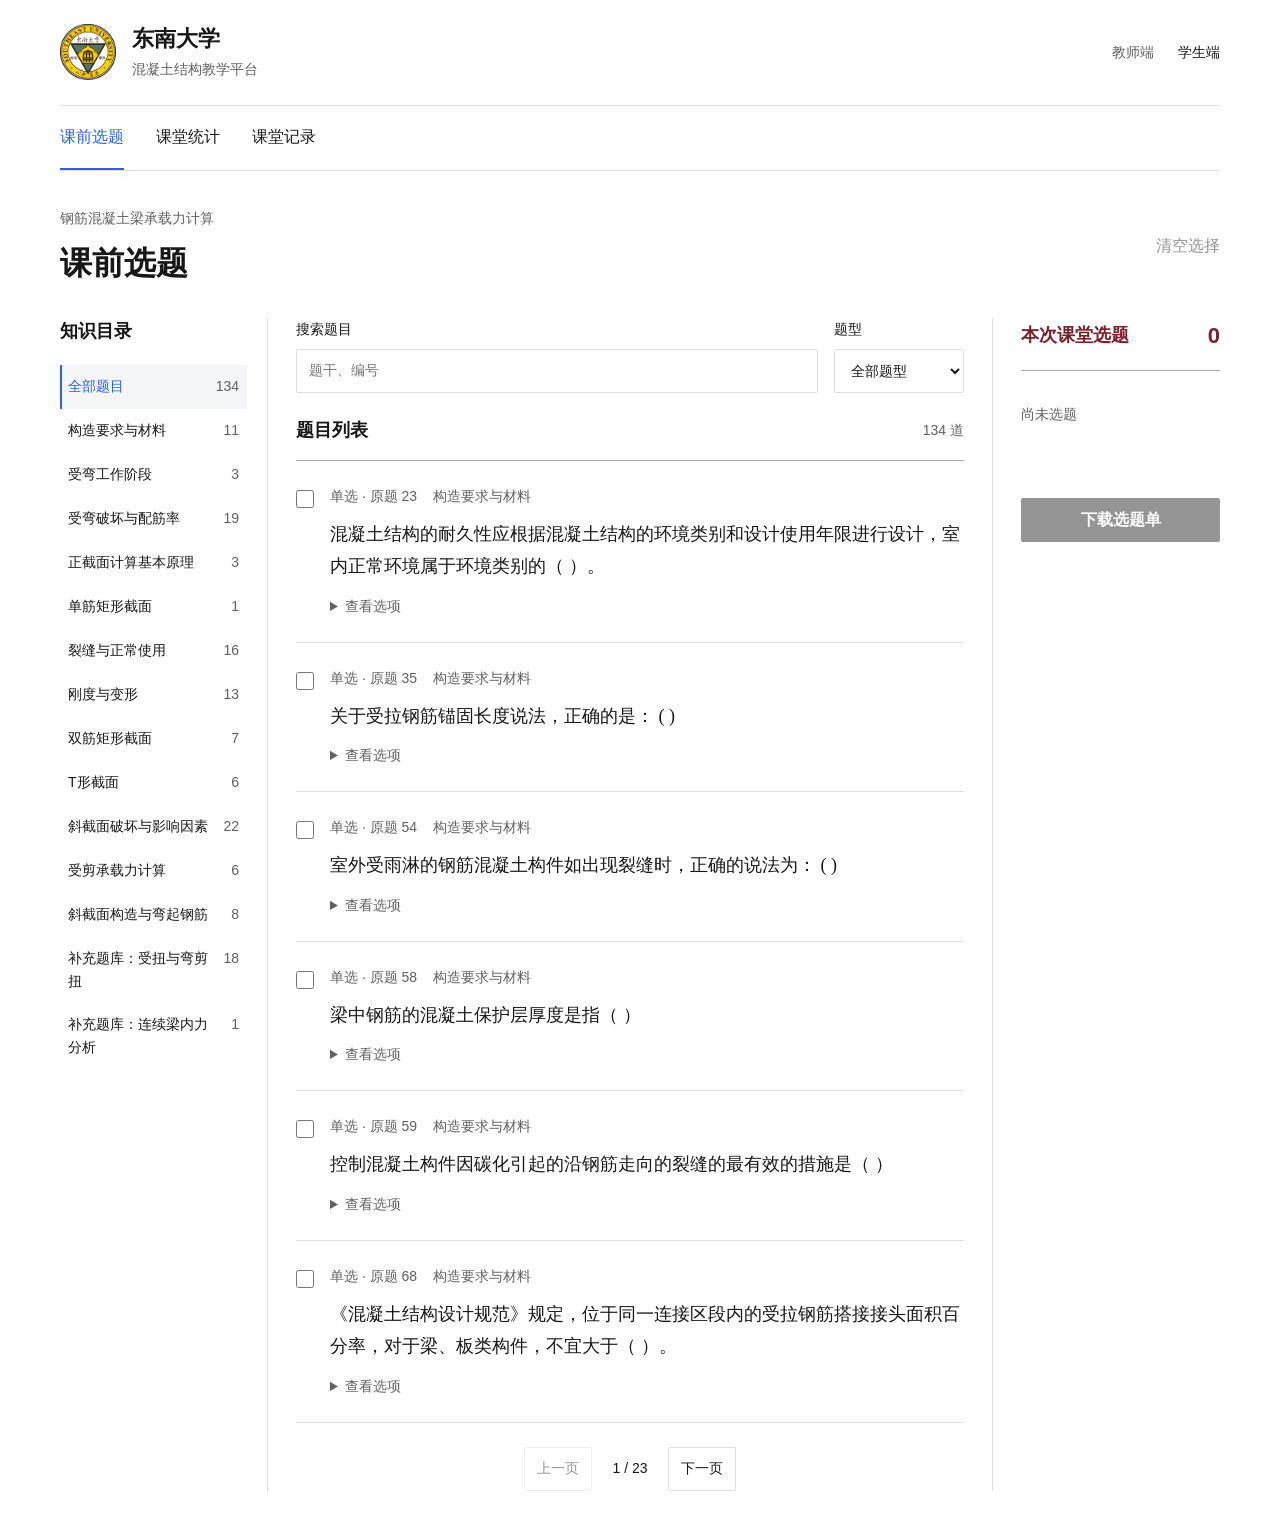
==== commit aa1cb834: "feat(preview): publish selected SEU directory workspace and source questions" ====
--- a/index.html
+++ b/index.html
@@ -1,38 +1,13 @@
 <!doctype html>
-<html lang="zh-CN">
-  <head>
-    <meta charset="utf-8" />
-    <meta name="viewport" content="width=device-width, initial-scale=1" />
-    <meta name="theme-color" content="#ffffff" />
-    <meta name="description" content="教师选题、课堂统计与学生答题的前端演示。" />
-    <title>教师工作台 · 钢筋混凝土梁</title>
-    <link rel="icon" href="./favicon.svg" type="image/svg+xml" />
-    <link rel="stylesheet" href="./styles.css" />
-    <script type="module" src="./app.mjs"></script>
-  </head>
-  <body>
-    <a class="skip-link" href="#workspace">跳到主要内容</a>
-    <div class="app-shell">
-      <header class="topbar">
-        <a class="brand" href="./">
-          <span class="brand-mark" aria-hidden="true">梁</span>
-          <span>专题教学空间</span>
-        </a>
-        <span class="demo-badge">前端演示</span>
-        <button type="button" id="reset-demo">重置演示</button>
-      </header>
-      <nav class="primary-nav" aria-label="主要导航">
-        <button type="button" data-view="prepare">课前选题</button>
-        <button type="button" data-view="stats">课堂统计</button>
-        <button type="button" data-view="student">学生视角</button>
-      </nav>
-      <main id="workspace" tabindex="-1"></main>
-      <footer class="page-footer">
-        <span>真实题库 PDF 单独交付</span>
-        <span>本页使用示例数据，刷新后重置；实际课堂服务后续接入。</span>
-      </footer>
-    </div>
-    <div id="notice" class="toast" role="status" aria-live="polite"></div>
-    <noscript><p>请启用 JavaScript 体验界面操作。</p></noscript>
-  </body>
-</html>
+<html lang="zh-CN"><head><meta charset="utf-8"><meta name="viewport" content="width=device-width, initial-scale=1"><title>东南大学 · 混凝土结构教学平台</title><link rel="stylesheet" href="styles.css"></head>
+<body class="directory"><a href="#workspace" class="skip-link">跳到主要内容</a><div class="shell">
+<header class="topbar"><a class="brand" href="#workspace"><img src="assets/seu-emblem.png" alt="东南大学校徽" width="56" height="56"><div><strong>东南大学</strong><small>混凝土结构教学平台</small></div></a><div class="account"><span>教师端</span><button type="button" class="text-button" data-view="student">学生端</button><button type="button" class="text-button" id="teacher-return" data-view="prepare" hidden>教师端</button></div></header>
+
+<nav class="primary-nav" aria-label="教师导航"><button type="button" data-view="prepare" aria-current="page">课前选题</button><button type="button" data-view="stats">课堂统计</button><button type="button" data-view="records">课堂记录</button></nav>
+<main id="workspace" tabindex="-1">
+<section data-panel="prepare"><div class="page-heading"><div><p class="course">钢筋混凝土梁承载力计算</p><h1>课前选题</h1></div><button type="button" id="clear-selection" class="text-button">清空选择</button></div>
+<div class="course-layout"><aside class="knowledge-directory" aria-label="知识目录"><h2>知识目录</h2><div id="knowledge-nav"><button type="button" data-group="all" aria-current="true"><span>全部题目</span><span>134</span></button><button type="button" data-group="detailing"><span>构造要求与材料</span><span>11</span></button><button type="button" data-group="stages"><span>受弯工作阶段</span><span>3</span></button><button type="button" data-group="failure"><span>受弯破坏与配筋率</span><span>19</span></button><button type="button" data-group="principles"><span>正截面计算基本原理</span><span>3</span></button><button type="button" data-group="singly"><span>单筋矩形截面</span><span>1</span></button><button type="button" data-group="cracking"><span>裂缝与正常使用</span><span>16</span></button><button type="button" data-group="stiffness"><span>刚度与变形</span><span>13</span></button><button type="button" data-group="doubly"><span>双筋矩形截面</span><span>7</span></button><button type="button" data-group="t-section"><span>T形截面</span><span>6</span></button><button type="button" data-group="shear-modes"><span>斜截面破坏与影响因素</span><span>22</span></button><button type="button" data-group="shear-design"><span>受剪承载力计算</span><span>6</span></button><button type="button" data-group="shear-detailing"><span>斜截面构造与弯起钢筋</span><span>8</span></button><button type="button" data-group="torsion"><span>补充题库：受扭与弯剪扭</span><span>18</span></button><button type="button" data-group="continuous"><span>补充题库：连续梁内力分析</span><span>1</span></button></div></aside><div class="prepare-layout"><div><div class="filters"><label>搜索题目<input id="search-filter" type="search" placeholder="题干、编号" aria-label="搜索题目"></label><label>知识点<select id="group-filter" aria-label="知识点"><option value="all">全部知识点</option><option value="detailing">构造要求与材料</option><option value="stages">受弯工作阶段</option><option value="failure">受弯破坏与配筋率</option><option value="principles">正截面计算基本原理</option><option value="singly">单筋矩形截面</option><option value="cracking">裂缝与正常使用</option><option value="stiffness">刚度与变形</option><option value="doubly">双筋矩形截面</option><option value="t-section">T形截面</option><option value="shear-modes">斜截面破坏与影响因素</option><option value="shear-design">受剪承载力计算</option><option value="shear-detailing">斜截面构造与弯起钢筋</option><option value="torsion">补充题库：受扭与弯剪扭</option><option value="continuous">补充题库：连续梁内力分析</option></select></label><label>题型<select id="type-filter" aria-label="题型"><option value="all">全部题型</option><option value="单选">单选题</option><option value="填空">填空题</option><option value="判断">判断题</option></select></label></div><div class="list-heading"><h2>题目列表</h2><span id="result-count">134 道</span></div><div id="question-list"></div><div class="pagination"><button id="previous-page" type="button">上一页</button><span id="page-count">1 / 23</span><button id="next-page" type="button">下一页</button></div></div><aside class="selection-column" aria-label="本次课堂选题"><div class="selection-top"><h2>本次课堂选题</h2><strong id="selected-count">0</strong></div><ol id="selected-items" class="selected-items"><li class="selection-empty">尚未选题</li></ol><button id="save-selection" class="primary full" type="button" disabled>下载选题单</button><p id="selection-status" class="quiet-label" role="status"></p></aside></div></div></section>
+<section data-panel="stats" hidden><div class="page-heading"><div><p class="course">钢筋混凝土梁承载力计算</p><h1>课堂统计</h1></div><span class="quiet-label">未开课</span></div><div class="metrics"><div class="metric"><div class="metric-label">已交答卷</div><div class="metric-value">0<small>份</small></div></div><div class="metric"><div class="metric-label">本组题目</div><div class="metric-value">0<small>道</small></div></div><div class="metric"><div class="metric-label">收答状态</div><div class="metric-value status">未开始</div></div></div><div class="list-heading"><h2>选项分布</h2></div><div class="empty"><h3>暂无答卷</h3></div></section>
+<section data-panel="records" hidden><div class="page-heading"><div><p class="course">钢筋混凝土梁承载力计算</p><h1>课堂记录</h1></div></div><div class="table-heading"><span>课堂</span><span>题数</span><span>答卷</span></div><div class="empty"><h3>暂无课堂记录</h3></div></section>
+<section data-panel="student" hidden><div class="student-sheet"><p class="course">钢筋混凝土梁承载力计算</p><h1>课堂答题</h1><div class="empty"><h3>课堂未开始</h3></div></div></section>
+</main></div><template id="figure-c044"><img src="assets/question-c044.png" alt="T形截面配图"></template><script type="module" src="app.mjs"></script></body></html>
--- a/styles.css
+++ b/styles.css
@@ -1,483 +1,140 @@
-*{
-  box-sizing:border-box}
-  :root{
-    color-scheme:light;
-    --ink:#171717;
-    --muted:#616161;
-    --line:#dedede;
-    --accent:#2563eb}
-    body{
-      margin:0;
-      background:#fff;
-      color:var(--ink);
-      font:16px/1.65 -apple-system,BlinkMacSystemFont,"PingFang SC","Microsoft YaHei",sans-serif}
-      button,select,input{
-        font:inherit}
-        button,select{
-          color:inherit}
-          button{
-            cursor:pointer;
-            background:#fff;
-            border:1px solid var(--line);
-            border-radius:3px;
-            padding:10px 16px}
-            button:disabled{
-              cursor:not-allowed;
-              opacity:.45}
-              button:hover:not(:disabled){
-                background:#f5f5f5}
-                a{
-                  color:inherit;
-                  text-decoration:none}
-                  h1,h2,h3,p{
-                    margin:0}
-                    h1{
-                      font:600 30px/1.35 "Songti SC",SimSun,serif;
-                      letter-spacing:.04em}
-                      h2{
-                        font-size:18px;
-                        font-weight:600}
-                        h3{
-                          font-size:16px}
-                          small{
-                            font-size:14px;
-                            color:var(--muted)}
-                            :focus-visible{
-                              outline:2px solid var(--accent);
-                              outline-offset:4px}
-                              input{
-                                accent-color:var(--accent)}
-                                .app-shell{
-                                  max-width:1240px;
-                                  margin:auto;
-                                  padding:0 40px}
-                                  .topbar{
-                                    display:flex;
-                                    align-items:center;
-                                    gap:20px;
-                                    padding:24px 0;
-                                    border-bottom:1px solid var(--line)}
-                                    .brand{
-                                      display:flex;
-                                      gap:12px;
-                                      align-items:center;
-                                      font-weight:600;
-                                      font-size:19px}
-                                      .brand-mark{
-                                        font:600 29px/1 "Songti SC",serif;
-                                        border-right:1px solid var(--line);
-                                        padding-right:14px}
-                                        .demo-badge{
-                                          margin-left:auto;
-                                          font-size:14px;
-                                          color:var(--muted)}
-                                          #reset-demo{
-                                            font-size:14px;
-                                            border:0;
-                                            padding:8px 0 8px 12px}
-                                            .primary-nav{
-                                              display:flex;
-                                              gap:32px;
-                                              border-bottom:1px solid var(--line)}
-                                              .primary-nav button{
-                                                border:0;
-                                                border-bottom:2px solid transparent;
-                                                border-radius:0;
-                                                padding:16px 0;
-                                                font-size:16px}
-                                                .primary-nav button[aria-current]{
-                                                  color:var(--accent);
-                                                  border-bottom-color:var(--accent)}
-                                                  #workspace{
-                                                    padding:36px 0 64px;
-                                                    min-height:600px;
-                                                    outline:none}
-                                                    .page-heading{
-                                                      display:flex;
-                                                      align-items:center;
-                                                      justify-content:space-between;
-                                                      gap:24px;
-                                                      margin-bottom:32px}
-                                                      .eyebrow{
-                                                        color:var(--muted);
-                                                        font-size:14px;
-                                                        margin-bottom:10px}
-                                                        .page-heading h1+p{
-                                                          margin-top:12px;
-                                                          color:var(--muted)}
-                                                          .sheet-label{
-                                                            font-size:14px;
-                                                            color:var(--muted);
-                                                            white-space:nowrap}
-                                                            .prepare-layout{
-                                                              display:grid;
-                                                              grid-template-columns:minmax(0,1fr) 288px;
-                                                              gap:40px}
-                                                              .filter-row{
-                                                                display:flex;
-                                                                gap:20px;
-                                                                padding:0 0 24px}
-                                                                .filter-row label{
-                                                                  display:flex;
-                                                                  align-items:center;
-                                                                  gap:12px;
-                                                                  font-size:14px}
-                                                                  .filter-row select{
-                                                                    width:154px;
-                                                                    background:#fff;
-                                                                    border:1px solid #c8c8c8;
-                                                                    border-radius:3px;
-                                                                    padding:9px 12px;
-                                                                    min-height:44px}
-                                                                    .list-heading,.selection-top{
-                                                                      display:flex;
-                                                                      align-items:center;
-                                                                      justify-content:space-between;
-                                                                      border-bottom:1px solid #a8a8a8;
-                                                                      padding-bottom:14px}
-                                                                      .list-heading span,.selection-top>span{
-                                                                        font-size:14px;
-                                                                        color:var(--muted)}
-                                                                        .question-card{
-                                                                          display:grid;
-                                                                          grid-template-columns:24px minmax(0,1fr);
-                                                                          gap:14px;
-                                                                          padding:25px 0;
-                                                                          border-bottom:1px solid var(--line)}
-                                                                          .question-card input{
-                                                                            width:18px;
-                                                                            height:18px;
-                                                                            margin:5px 0 0}
-                                                                            .question-meta{
-                                                                              display:flex;
-                                                                              flex-wrap:wrap;
-                                                                              gap:8px 16px;
-                                                                              color:var(--muted);
-                                                                              font-size:14px;
-                                                                              margin-bottom:8px}
-                                                                              .question-meta span:last-child{
-                                                                                display:none}
-                                                                                .question-card label{
-                                                                                  font-size:18px;
-                                                                                  font-weight:600;
-                                                                                  cursor:pointer}
-                                                                                  .question-stem{
-                                                                                    font-family:"Songti SC",SimSun,serif;
-                                                                                    font-size:18px;
-                                                                                    line-height:1.8;
-                                                                                    margin-top:10px}
-                                                                                    .selection-column{
-                                                                                      border-left:1px solid var(--line);
-                                                                                      padding-left:28px}
-                                                                                      .selection-top{
-                                                                                        padding-top:10px}
-                                                                                        .selected-items{
-                                                                                          list-style:none;
-                                                                                          margin:0 0 24px;
-                                                                                          padding:0}
-                                                                                          .selected-items li{
-                                                                                            display:flex;
-                                                                                            gap:12px;
-                                                                                            font-size:15px;
-                                                                                            border-bottom:1px solid var(--line);
-                                                                                            padding:17px 0}
-                                                                                            .number{
-                                                                                              color:var(--muted);
-                                                                                              font-variant-numeric:tabular-nums}
-                                                                                              .primary-button{
-                                                                                                background:#171717;
-                                                                                                color:white;
-                                                                                                border-color:#171717}
-                                                                                                .primary-button:hover:not(:disabled){
-                                                                                                  background:#333}
-                                                                                                  .full{
-                                                                                                    width:100%}
-                                                                                                    .selection-help{
-                                                                                                      color:var(--muted);
-                                                                                                      font-size:14px;
-                                                                                                      margin-top:12px}
-                                                                                                      .review-note{
-                                                                                                        margin-top:32px;
-                                                                                                        border-top:1px solid var(--line);
-                                                                                                        padding-top:20px}
-                                                                                                        .review-note p{
-                                                                                                          margin-top:8px;
-                                                                                                          font-size:14px;
-                                                                                                          color:var(--muted)}
-                                                                                                          .page-footer{
-                                                                                                            display:flex;
-                                                                                                            justify-content:space-between;
-                                                                                                            gap:20px;
-                                                                                                            border-top:1px solid var(--line);
-                                                                                                            padding:20px 0 28px;
-                                                                                                            color:var(--muted);
-                                                                                                            font-size:14px}
-                                                                                                            .inline-notice,.bottom-note{
-                                                                                                              font-size:14px;
-                                                                                                              color:var(--muted);
-                                                                                                              border-top:1px solid var(--line);
-                                                                                                              border-bottom:1px solid var(--line);
-                                                                                                              padding:16px 0;
-                                                                                                              margin:20px 0}
-                                                                                                              .bottom-note{
-                                                                                                                display:flex;
-                                                                                                                gap:20px;
-                                                                                                                margin-top:32px}
-                                                                                                                .metric-grid{
-                                                                                                                  display:grid;
-                                                                                                                  grid-template-columns:repeat(3,1fr);
-                                                                                                                  margin:32px 0}
-                                                                                                                  .metric{
-                                                                                                                    padding:0 24px;
-                                                                                                                    border-left:1px solid var(--line)}
-                                                                                                                    .metric:first-child{
-                                                                                                                      border-left:0;
-                                                                                                                      padding-left:0}
-                                                                                                                      .metric-label{
-                                                                                                                        font-size:14px;
-                                                                                                                        color:var(--muted)}
-                                                                                                                        .metric-value{
-                                                                                                                          font-size:36px;
-                                                                                                                          font-variant-numeric:tabular-nums;
-                                                                                                                          margin:4px 0}
-                                                                                                                          .metric-value small{
-                                                                                                                            margin-left:8px}
-                                                                                                                            .metric p{
-                                                                                                                              font-size:14px;
-                                                                                                                              color:var(--muted)}
-                                                                                                                              .empty-state{
-                                                                                                                                padding:24px 0;
-                                                                                                                                color:var(--muted)}
-                                                                                                                                .empty-state p{
-                                                                                                                                  font-size:14px;
-                                                                                                                                  margin-top:8px}
-                                                                                                                                  .stats-card{
-                                                                                                                                    padding:24px 0;
-                                                                                                                                    border-top:1px solid var(--line)}
-                                                                                                                                    .stats-card h3{
-                                                                                                                                      font-size:18px;
-                                                                                                                                      margin:6px 0}
-                                                                                                                                      .stats-card p{
-                                                                                                                                        margin-bottom:8px}
-                                                                                                                                        .bar-list{
-                                                                                                                                          max-width:800px;
-                                                                                                                                          margin-top:20px}
-                                                                                                                                          .bar-row{
-                                                                                                                                            display:grid;
-                                                                                                                                            grid-template-columns:220px minmax(80px,1fr) 120px;
-                                                                                                                                            gap:16px;
-                                                                                                                                            align-items:center;
-                                                                                                                                            margin:14px 0;
-                                                                                                                                            font-size:14px}
-                                                                                                                                            .bar-track{
-                                                                                                                                              height:8px;
-                                                                                                                                              background:#f0f0f0}
-                                                                                                                                              .bar-fill{
-                                                                                                                                                height:100%;
-                                                                                                                                                background:var(--accent)}
-                                                                                                                                                .bar-value{
-                                                                                                                                                  text-align:right;
-                                                                                                                                                  font-variant-numeric:tabular-nums}
-                                                                                                                                                  .student-layout{
-                                                                                                                                                    display:grid;
-                                                                                                                                                    grid-template-columns:minmax(0,2fr) minmax(240px,1fr);
-                                                                                                                                                    gap:56px}
-                                                                                                                                                    .student-sheet-header{
-                                                                                                                                                      padding-bottom:24px;
-                                                                                                                                                      border-bottom:1px solid var(--line)}
-                                                                                                                                                      .student-sheet-header h2{
-                                                                                                                                                        font:600 26px/1.5 "Songti SC",serif;
-                                                                                                                                                        margin:8px 0}
-                                                                                                                                                        .student-sheet-header p{
-                                                                                                                                                          color:var(--muted);
-                                                                                                                                                          font-size:14px}
-                                                                                                                                                          .student-form{
-                                                                                                                                                            padding-top:28px}
-                                                                                                                                                            fieldset{
-                                                                                                                                                              padding:0 0 24px;
-                                                                                                                                                              margin:0 0 24px;
-                                                                                                                                                              border:0;
-                                                                                                                                                              border-bottom:1px solid var(--line)}
-                                                                                                                                                              legend{
-                                                                                                                                                                font:18px/1.8 "Songti SC",serif;
-                                                                                                                                                                padding:0;
-                                                                                                                                                                margin-bottom:14px}
-                                                                                                                                                                .answer-option{
-                                                                                                                                                                  display:flex;
-                                                                                                                                                                  gap:12px;
-                                                                                                                                                                  padding:10px 0;
-                                                                                                                                                                  cursor:pointer}
-                                                                                                                                                                  .answer-option input{
-                                                                                                                                                                    width:18px;
-                                                                                                                                                                    height:18px;
-                                                                                                                                                                    flex-shrink:0;
-                                                                                                                                                                    margin:4px 0}
-                                                                                                                                                                    .student-notes{
-                                                                                                                                                                      padding-left:28px;
-                                                                                                                                                                      border-left:1px solid var(--line)}
-                                                                                                                                                                      .student-notes ol{
-                                                                                                                                                                        padding-left:20px;
-                                                                                                                                                                        color:var(--muted)}
-                                                                                                                                                                        .student-notes li{
-                                                                                                                                                                          margin:16px 0}
-                                                                                                                                                                          .success-box{
-                                                                                                                                                                            padding:36px 0}
-                                                                                                                                                                            .success-icon{
-                                                                                                                                                                              color:var(--accent);
-                                                                                                                                                                              font-size:28px}
-                                                                                                                                                                              .success-box p{
-                                                                                                                                                                                margin:12px 0 24px;
-                                                                                                                                                                                color:var(--muted)}
-                                                                                                                                                                                .form-error{
-                                                                                                                                                                                  color:#9d2525;
-                                                                                                                                                                                  margin:16px 0}
-                                                                                                                                                                                  .toast{
-                                                                                                                                                                                    position:fixed;
-                                                                                                                                                                                    bottom:24px;
-                                                                                                                                                                                    left:50%;
-                                                                                                                                                                                    transform:translateX(-50%);
-                                                                                                                                                                                    background:#171717;
-                                                                                                                                                                                    color:#fff;
-                                                                                                                                                                                    padding:12px 20px;
-                                                                                                                                                                                    border-radius:3px;
-                                                                                                                                                                                    max-width:calc(100vw - 32px);
-                                                                                                                                                                                    width:max-content;
-                                                                                                                                                                                    opacity:0;
-                                                                                                                                                                                    pointer-events:none;
-                                                                                                                                                                                    font-size:14px}
-                                                                                                                                                                                    .toast.show{
-                                                                                                                                                                                      opacity:1}
-                                                                                                                                                                                      .skip-link{
-                                                                                                                                                                                        position:fixed;
-                                                                                                                                                                                        top:-100px;
-                                                                                                                                                                                        left:20px;
-                                                                                                                                                                                        background:white;
-                                                                                                                                                                                        padding:12px;
-                                                                                                                                                                                        z-index:10}
-                                                                                                                                                                                        .skip-link:focus{
-                                                                                                                                                                                          top:8px}
-                                                                                                                                                                                          @media(max-width:900px){
-                                                                                                                                                                                            .app-shell{
-                                                                                                                                                                                              padding:0 24px}
-                                                                                                                                                                                              .prepare-layout{
-                                                                                                                                                                                                grid-template-columns:minmax(0,1fr) 248px;
-                                                                                                                                                                                                gap:24px}
-                                                                                                                                                                                                .selection-column{
-                                                                                                                                                                                                  padding-left:20px}
-                                                                                                                                                                                                  .filter-row{
-                                                                                                                                                                                                    gap:16px;
-                                                                                                                                                                                                    flex-wrap:wrap}
-                                                                                                                                                                                                    .filter-row select{
-                                                                                                                                                                                                      width:136px}
-                                                                                                                                                                                                      .student-layout{
-                                                                                                                                                                                                        gap:28px}
-                                                                                                                                                                                                        .bar-row{
-                                                                                                                                                                                                          grid-template-columns:180px minmax(60px,1fr) 110px}
-                                                                                                                                                                                                        }
-                                                                                                                                                                                                        @media(max-width:680px){
-                                                                                                                                                                                                          .app-shell{
-                                                                                                                                                                                                            padding:0 20px}
-                                                                                                                                                                                                            .topbar{
-                                                                                                                                                                                                              gap:12px;
-                                                                                                                                                                                                              padding:20px 0}
-                                                                                                                                                                                                              .brand{
-                                                                                                                                                                                                                font-size:16px;
-                                                                                                                                                                                                                gap:8px}
-                                                                                                                                                                                                                .brand-mark{
-                                                                                                                                                                                                                  font-size:26px;
-                                                                                                                                                                                                                  padding-right:8px}
-                                                                                                                                                                                                                  .demo-badge{
-                                                                                                                                                                                                                    font-size:13px}
-                                                                                                                                                                                                                    #reset-demo{
-                                                                                                                                                                                                                      padding-left:0;
-                                                                                                                                                                                                                      font-size:13px}
-                                                                                                                                                                                                                      .primary-nav{
-                                                                                                                                                                                                                        justify-content:space-between;
-                                                                                                                                                                                                                        gap:12px}
-                                                                                                                                                                                                                        .primary-nav button{
-                                                                                                                                                                                                                          font-size:15px;
-                                                                                                                                                                                                                          min-height:48px}
-                                                                                                                                                                                                                          #workspace{
-                                                                                                                                                                                                                            padding:28px 0 40px}
-                                                                                                                                                                                                                            .page-heading{
-                                                                                                                                                                                                                              align-items:flex-start;
-                                                                                                                                                                                                                              flex-wrap:wrap;
-                                                                                                                                                                                                                              gap:16px;
-                                                                                                                                                                                                                              margin-bottom:28px}
-                                                                                                                                                                                                                              .sheet-label{
-                                                                                                                                                                                                                                display:none}
-                                                                                                                                                                                                                                h1{
-                                                                                                                                                                                                                                  font-size:28px}
-                                                                                                                                                                                                                                  .prepare-layout,.student-layout{
-                                                                                                                                                                                                                                    grid-template-columns:1fr;
-                                                                                                                                                                                                                                    gap:32px}
-                                                                                                                                                                                                                                    .filter-row{
-                                                                                                                                                                                                                                      gap:16px}
-                                                                                                                                                                                                                                      .filter-row label{
-                                                                                                                                                                                                                                        flex:1;
-                                                                                                                                                                                                                                        display:block}
-                                                                                                                                                                                                                                        .filter-row select{
-                                                                                                                                                                                                                                          display:block;
-                                                                                                                                                                                                                                          width:100%;
-                                                                                                                                                                                                                                          margin-top:8px}
-                                                                                                                                                                                                                                          .question-card{
-                                                                                                                                                                                                                                            gap:10px;
-                                                                                                                                                                                                                                            padding:22px 0}
-                                                                                                                                                                                                                                            .question-card label,.question-stem{
-                                                                                                                                                                                                                                              font-size:17px}
-                                                                                                                                                                                                                                              .selection-column,.student-notes{
-                                                                                                                                                                                                                                                border-left:0;
-                                                                                                                                                                                                                                                padding-left:0}
-                                                                                                                                                                                                                                                .selection-column{
-                                                                                                                                                                                                                                                  border-top:1px solid #a8a8a8;
-                                                                                                                                                                                                                                                  padding-top:22px}
-                                                                                                                                                                                                                                                  .page-footer,.bottom-note{
-                                                                                                                                                                                                                                                    flex-direction:column;
-                                                                                                                                                                                                                                                    gap:8px}
-                                                                                                                                                                                                                                                    .metric{
-                                                                                                                                                                                                                                                      padding:0 12px}
-                                                                                                                                                                                                                                                      .metric-grid{
-                                                                                                                                                                                                                                                        gap:0}
-                                                                                                                                                                                                                                                        .metric-value{
-                                                                                                                                                                                                                                                          font-size:28px}
-                                                                                                                                                                                                                                                          .metric p{
-                                                                                                                                                                                                                                                            font-size:13px}
-                                                                                                                                                                                                                                                            .bar-row{
-                                                                                                                                                                                                                                                              grid-template-columns:minmax(0,1fr) 105px;
-                                                                                                                                                                                                                                                              gap:8px}
-                                                                                                                                                                                                                                                              .bar-label{
-                                                                                                                                                                                                                                                                grid-column:1/-1}
-                                                                                                                                                                                                                                                                .bar-track{
-                                                                                                                                                                                                                                                                  grid-column:1}
-                                                                                                                                                                                                                                                                  .student-notes{
-                                                                                                                                                                                                                                                                    border-top:1px solid var(--line);
-                                                                                                                                                                                                                                                                    padding-top:24px}
-                                                                                                                                                                                                                                                                  }
-                                                                                                                                                                                                                                                                  @media(prefers-reduced-motion:no-preference){
-                                                                                                                                                                                                                                                                    button{
-                                                                                                                                                                                                                                                                      transition:background-color .12s ease}
-                                                                                                                                                                                                                                                                      .toast{
-                                                                                                                                                                                                                                                                        transition:opacity .15s ease}
-                                                                                                                                                                                                                                                                      }
-                                                                                                                                                                                                                                                                      @media(max-width:680px){
-                                                                                                                                                                                                                                                                        .topbar{
-                                                                                                                                                                                                                                                                          padding:16px 0}
-                                                                                                                                                                                                                                                                          .primary-nav button{
-                                                                                                                                                                                                                                                                            padding:12px 0}
-                                                                                                                                                                                                                                                                            #workspace{
-                                                                                                                                                                                                                                                                              padding-top:22px}
-                                                                                                                                                                                                                                                                              .page-heading{
-                                                                                                                                                                                                                                                                                margin-bottom:22px}
-                                                                                                                                                                                                                                                                                .eyebrow{
-                                                                                                                                                                                                                                                                                  margin-bottom:6px}
-                                                                                                                                                                                                                                                                                  .page-heading h1+p{
-                                                                                                                                                                                                                                                                                    margin-top:8px}
-                                                                                                                                                                                                                                                                                    .filter-row{
-                                                                                                                                                                                                                                                                                      padding-bottom:18px}
-                                                                                                                                                                                                                                                                                      .question-card{
-                                                                                                                                                                                                                                                                                        padding:18px 0}
-                                                                                                                                                                                                                                                                                        .question-meta{
-                                                                                                                                                                                                                                                                                          margin-bottom:6px}
-                                                                                                                                                                                                                                                                                          h1{
-                                                                                                                                                                                                                                                                                            font-size:26px}
-                                                                                                                                                                                                                                                                                          }
+* { box-sizing: border-box; }
+:root { color-scheme: light; --ink: #171717; --muted: #616161; --line: #dedede; --accent: #2563eb; --emphasis: #7a1f2b; }
+body { margin: 0; background: #fff; color: var(--ink); font: 16px/1.65 -apple-system, BlinkMacSystemFont, "PingFang SC", "Microsoft YaHei", sans-serif; }
+button, input, select { font: inherit; color: inherit; }
+button, select, input[type=search] { min-height: 44px; border: 1px solid var(--line); background: #fff; border-radius: 2px; padding: 8px 12px; }
+button { cursor: pointer; }
+button:disabled { cursor: default; opacity: .45; }
+button:hover:not(:disabled) { border-color: var(--ink); }
+button:focus-visible, input:focus-visible, select:focus-visible, a:focus-visible { outline: 2px solid var(--accent); outline-offset: 3px; }
+a { color: inherit; text-decoration: none; }
+h1, h2, h3, p { margin: 0; }
+h1 { font-family: "Songti SC", SimSun, serif; font-size: 32px; font-weight: 600; line-height: 1.35; }
+h2 { font-size: 18px; line-height: 1.5; }
+.shell { max-width: 1280px; margin: auto; padding: 0 60px 48px; }
+.topbar { display: flex; align-items: center; justify-content: space-between; gap: 24px; padding: 24px 0; border-bottom: 1px solid var(--line); }
+.brand { display: flex; align-items: center; gap: 16px; flex-shrink: 0; }
+.brand img { display: block; width: 56px; height: 56px; object-fit: contain; }
+.brand strong { display: block; font-size: 22px; line-height: 1.4; }
+.brand small { display: block; font-size: 14px; color: var(--muted); margin-top: 3px; }
+.account { display: flex; align-items: center; gap: 24px; font-size: 14px; }
+.account span { color: var(--muted); }
+.text-button { border: 0; padding: 8px 0; background: transparent; }
+.primary-nav { display: flex; gap: 32px; border-bottom: 1px solid var(--line); }
+.primary-nav button { padding: 18px 0; border: 0; border-bottom: 2px solid transparent; border-radius: 0; }
+.primary-nav button[aria-current=page] { color: var(--accent); border-bottom-color: var(--accent); }
+main { padding-top: 36px; }
+.page-heading { display: flex; align-items: center; justify-content: space-between; gap: 20px; margin-bottom: 32px; }
+.course { font-size: 14px; color: var(--muted); margin-bottom: 12px; }
+.primary { background: var(--ink); border-color: var(--ink); color: white; font-weight: 600; }
+.primary:hover:not(:disabled) { background: #333; }
+.filters { display: grid; grid-template-columns: minmax(180px, 1fr) 200px 130px; gap: 16px; margin-bottom: 24px; }
+.filters label { display: grid; gap: 8px; font-size: 14px; }
+.filters input, .filters select { width: 100%; min-width: 0; }
+.prepare-layout { display: grid; grid-template-columns: minmax(0, 1fr) 288px; gap: 40px; }
+.list-heading, .selection-top { display: flex; align-items: center; justify-content: space-between; gap: 16px; padding-bottom: 16px; border-bottom: 1px solid #a8a8a8; }
+.list-heading span { font-size: 14px; color: var(--muted); }
+.selection-column { border-left: 1px solid var(--line); padding-left: 28px; }
+.selection-top { color: var(--emphasis); }
+.selection-top strong { font-size: 22px; font-variant-numeric: tabular-nums; }
+.empty { min-height: 300px; display: flex; flex-direction: column; align-items: center; justify-content: center; gap: 18px; text-align: center; }
+.empty h3 { font-size: 18px; font-weight: 500; }
+.empty p { color: var(--muted); font-size: 14px; }
+.selection-empty { padding: 32px 0 48px; color: var(--muted); font-size: 14px; }
+.full { width: 100%; }
+.metrics { display: grid; grid-template-columns: repeat(3, 1fr); margin: 8px 0 32px; }
+.metric { padding: 12px 24px; border-right: 1px solid var(--line); }
+.metric:first-child { padding-left: 0; }
+.metric:last-child { border: 0; }
+.metric-label { font-size: 14px; color: var(--muted); }
+.metric-value { color: var(--emphasis); font-size: 36px; font-variant-numeric: tabular-nums; margin-top: 8px; }
+.metric-value small { font-size: 16px; color: var(--muted); margin-left: 8px; }
+.metric-value.status { color: var(--ink); font-size: 24px; padding-top: 12px; }
+.table-heading { display: grid; grid-template-columns: 2fr 1fr 1fr; border-bottom: 1px solid var(--line); padding: 16px 0; color: var(--muted); font-size: 14px; }
+.student-sheet { max-width: 640px; margin: 0 auto; padding-top: 16px; }
+.student-sheet .empty { border-top: 1px solid var(--line); margin-top: 28px; min-height: 260px; }
+.quiet-label { color: var(--muted); font-size: 14px; }
+.course-layout { display: grid; grid-template-columns: 208px minmax(0, 1fr); gap: 28px; }
+.course-layout > *, .prepare-layout > * { min-width: 0; }
+.directory .prepare-layout { grid-template-columns: minmax(0, 1fr) 228px; gap: 28px; }
+.directory .filters { grid-template-columns: minmax(150px, 1fr) 130px; }
+.directory .filters label:first-child { grid-column: auto; }
+.directory .filters label:nth-child(2) { display: none; }
+.knowledge-directory { border-right: 1px solid var(--line); padding-right: 20px; }
+.knowledge-directory h2 { padding-bottom: 20px; }
+.knowledge-directory button { display: flex; justify-content: space-between; align-items: flex-start; gap: 12px; border: 0; border-radius: 0; width: 100%; text-align: left; padding: 10px 8px; font-size: 14px; }
+.knowledge-directory button span:last-child { color: var(--muted); font-variant-numeric: tabular-nums; }
+.knowledge-directory button[aria-current] { color: var(--accent); background: #f4f6fa; box-shadow: inset 2px 0 var(--accent); }
+.question-card { display: grid; grid-template-columns: 20px minmax(0, 1fr); gap: 14px; padding: 24px 0; border-bottom: 1px solid var(--line); }
+.question-card input { width: 18px; height: 18px; accent-color: var(--accent); margin: 5px 0 0; cursor: pointer; }
+.question-meta { display: flex; gap: 6px 16px; flex-wrap: wrap; color: var(--muted); font-size: 14px; margin-bottom: 10px; }
+.review-label { color: var(--emphasis); }
+.question-stem { display: block; font: 18px/1.8 "Songti SC", SimSun, serif; cursor: pointer; }
+.question-body { font: 17px/1.8 "Songti SC", SimSun, serif; padding-top: 12px; }
+.question-body p + p { margin-top: 8px; }
+.question-body img { max-width: 100%; height: auto; }
+.question-stem math, .question-body math { display: inline-block; max-width: 100%; overflow-x: auto; vertical-align: middle; }
+summary { color: var(--muted); font-size: 14px; cursor: pointer; margin-top: 12px; width: fit-content; }
+.pagination { display: flex; justify-content: center; align-items: center; gap: 20px; margin-top: 24px; font-size: 14px; }
+.selected-items { list-style: none; padding: 0; margin: 0 0 24px; }
+.selected-items li:not(.selection-empty) { display: flex; align-items: flex-start; gap: 12px; border-bottom: 1px solid var(--line); padding: 16px 0; font-size: 15px; }
+.selected-items small { display: block; font-size: 14px; color: var(--muted); margin-top: 4px; }
+.number { color: var(--emphasis); font-variant-numeric: tabular-nums; }
+.remove-question { margin-left: auto; border: 0; background: transparent; font-size: 20px; padding: 0 6px; min-height: 44px; min-width: 32px; }
+#selection-status { margin-top: 12px; }
+[hidden] { display: none !important; }
+.skip-link { position: absolute; top: -100px; left: 20px; background: white; padding: 10px; }
+.skip-link:focus { top: 10px; }
+.folio .topbar { align-items: flex-end; padding: 30px 0 26px; }
+.folio .brand { gap: 20px; }
+.folio .brand img { width: 72px; height: 72px; }
+.folio .brand strong { font-family: "Songti SC", SimSun, serif; font-size: 28px; letter-spacing: 3px; }
+.folio .brand small { letter-spacing: 1px; }
+.folio .course-title { padding: 26px 0 24px; font-family: "Songti SC", SimSun, serif; font-size: 26px; }
+.folio main { padding-top: 28px; }
+.folio .course { display: none; }
+@media (max-width: 1000px) {
+  .shell { padding: 0 32px 40px; }
+  .prepare-layout { grid-template-columns: minmax(0, 1fr) 250px; gap: 28px; }
+  .filters { grid-template-columns: 1fr 1fr; }
+  .filters label:first-child { grid-column: 1 / -1; }
+  .account span { display: none; }
+  .course-layout { grid-template-columns: minmax(0, 1fr); }
+  .knowledge-directory { border-right: 0; border-bottom: 1px solid var(--line); padding: 0 0 18px; }
+  .knowledge-directory h2 { padding-bottom: 12px; }
+  #knowledge-nav { display: flex; overflow-x: auto; gap: 12px; padding-bottom: 4px; }
+  .knowledge-directory button { flex-shrink: 0; width: auto; white-space: nowrap; }
+}
+@media (max-width: 720px) {
+  .shell { padding: 0 20px 32px; }
+  .topbar { padding: 20px 0; gap: 12px; }
+  .brand { gap: 10px; flex-shrink: 1; }
+  .brand img { width: 46px; height: 46px; flex-shrink: 0; }
+  .brand strong { font-size: 18px; }
+  .brand small { font-size: 13px; }
+  .account { flex-shrink: 0; }
+  .primary-nav { gap: 0; justify-content: space-between; }
+  .primary-nav button { padding: 14px 0; font-size: 15px; }
+  main { padding-top: 28px; }
+  h1 { font-size: 28px; }
+  .page-heading { margin-bottom: 24px; align-items: flex-start; }
+  .page-heading button { white-space: nowrap; }
+  .course { margin-bottom: 10px; }
+  .prepare-layout { grid-template-columns: minmax(0, 1fr); gap: 24px; }
+  .directory .prepare-layout { grid-template-columns: minmax(0, 1fr); gap: 24px; }
+  .directory .filters { grid-template-columns: 1fr; }
+  .selection-column { border-left: 0; border-top: 1px solid var(--line); padding: 24px 0 0; }
+  .empty { min-height: 240px; }
+  .selection-empty { padding: 24px 0 32px; }
+  .metrics { gap: 12px; }
+  .metric { padding: 8px 10px; }
+  .metric-value { font-size: 30px; }
+  .metric-value small { margin-left: 4px; font-size: 14px; }
+  .metric-value.status { font-size: 20px; padding-top: 9px; }
+  .folio .topbar { align-items: center; padding: 22px 0; }
+  .folio .brand { gap: 12px; }
+  .folio .brand img { width: 54px; height: 54px; }
+  .folio .brand strong { font-size: 22px; letter-spacing: 2px; }
+  .folio .brand small { font-size: 13px; letter-spacing: 0; }
+  .folio .course-title { font-size: 23px; padding: 24px 0 20px; line-height: 1.45; }
+}
